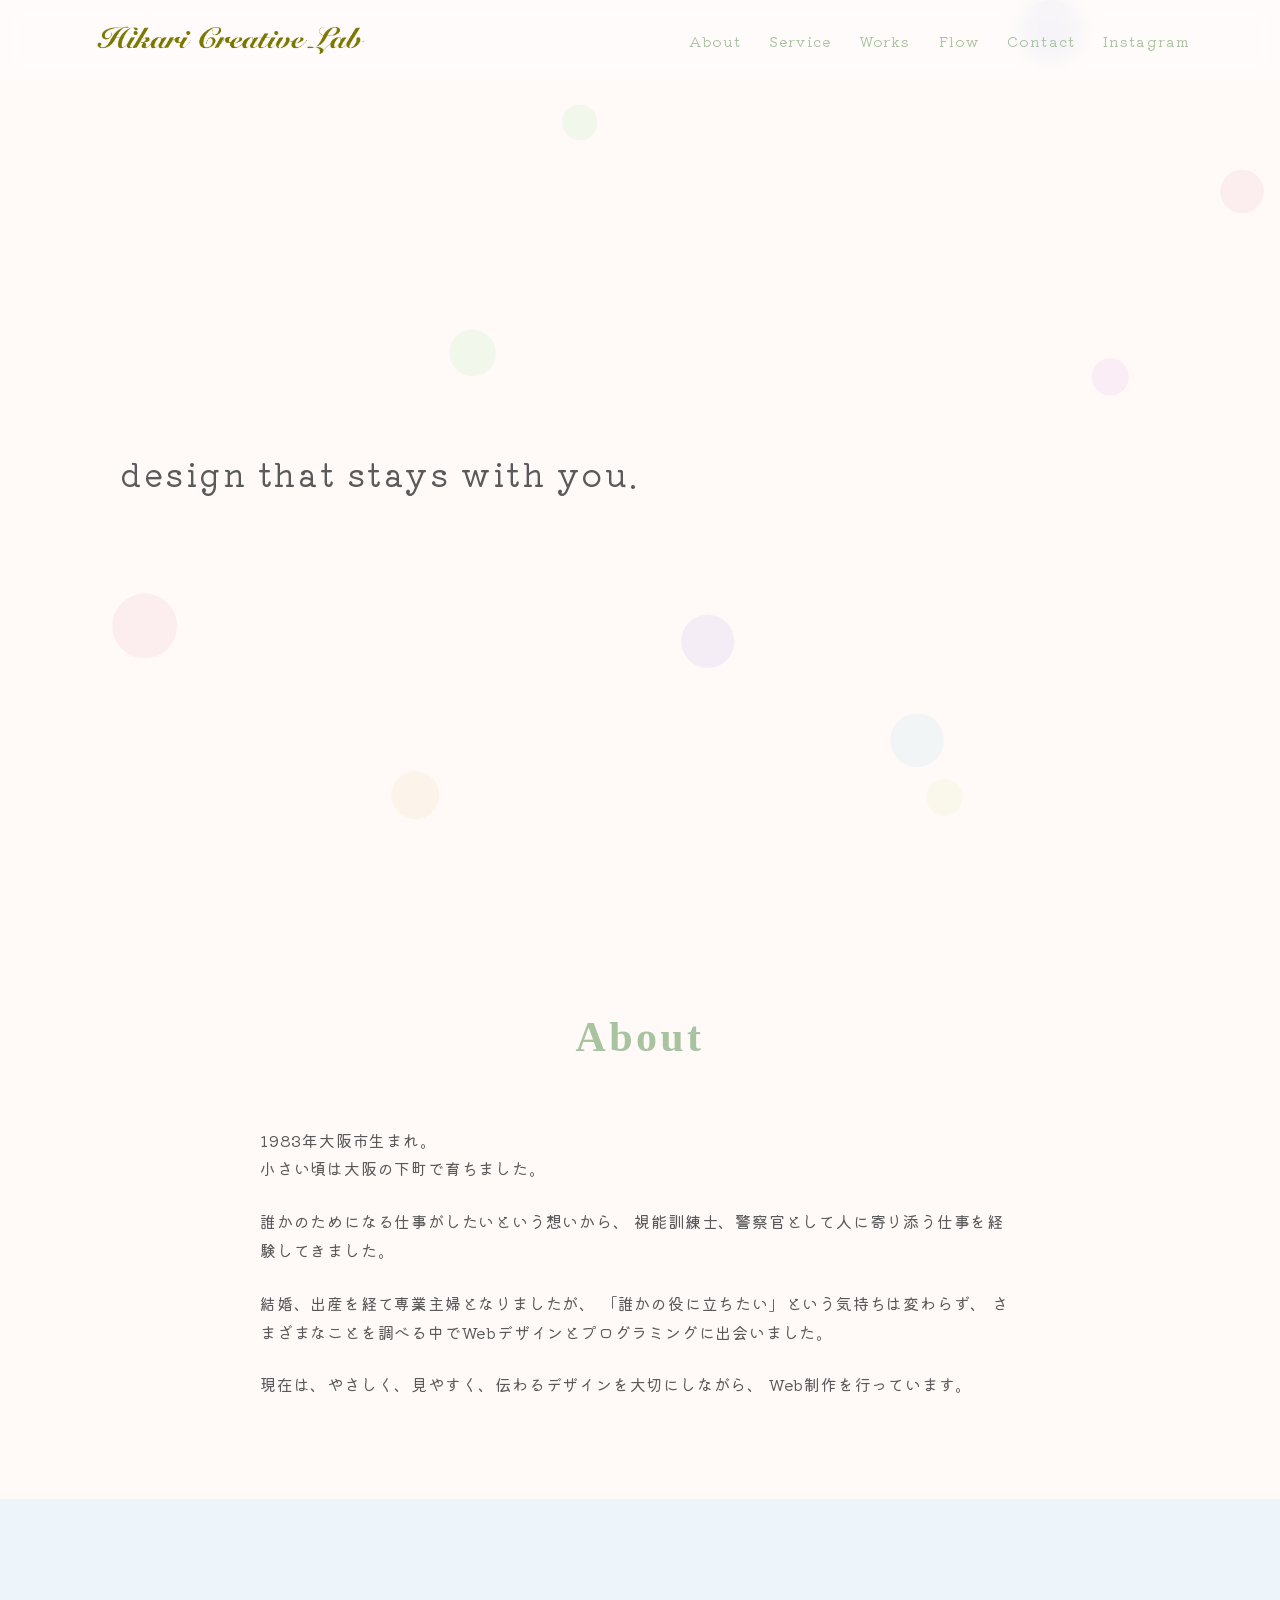
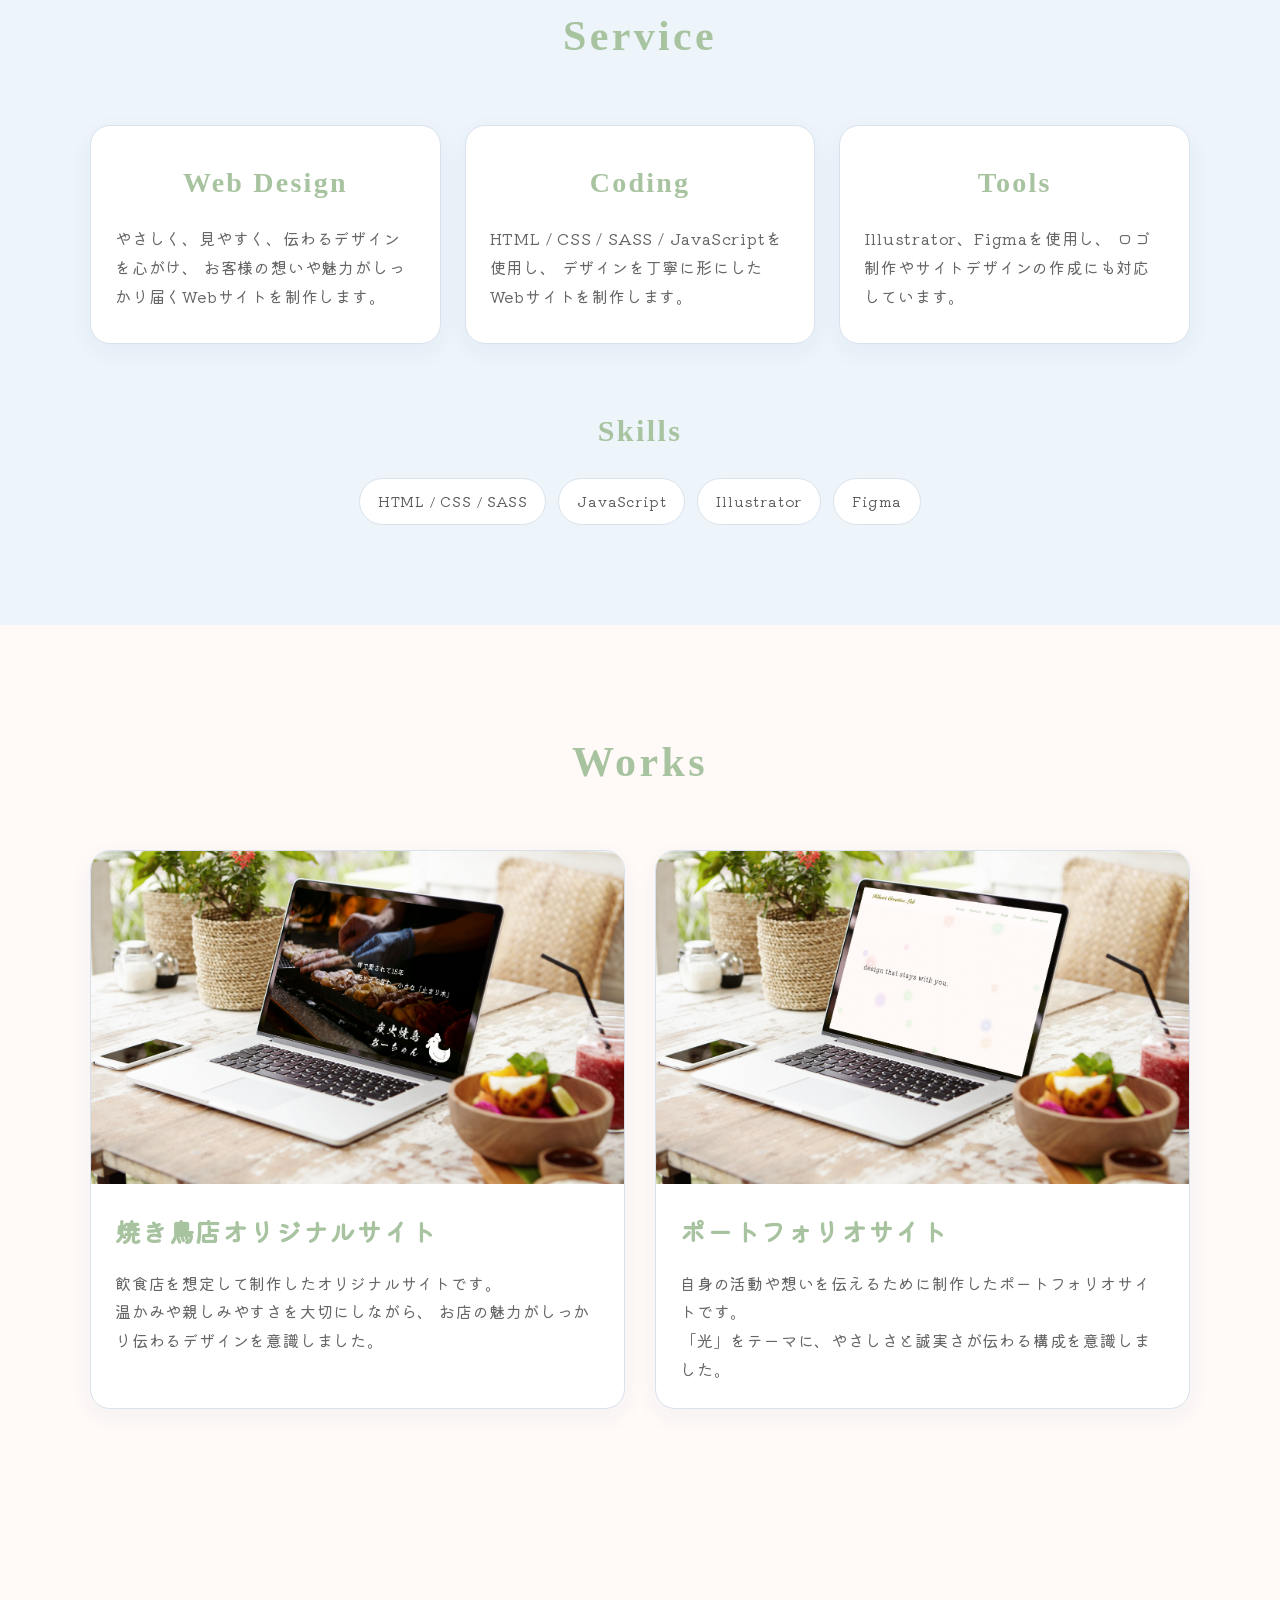
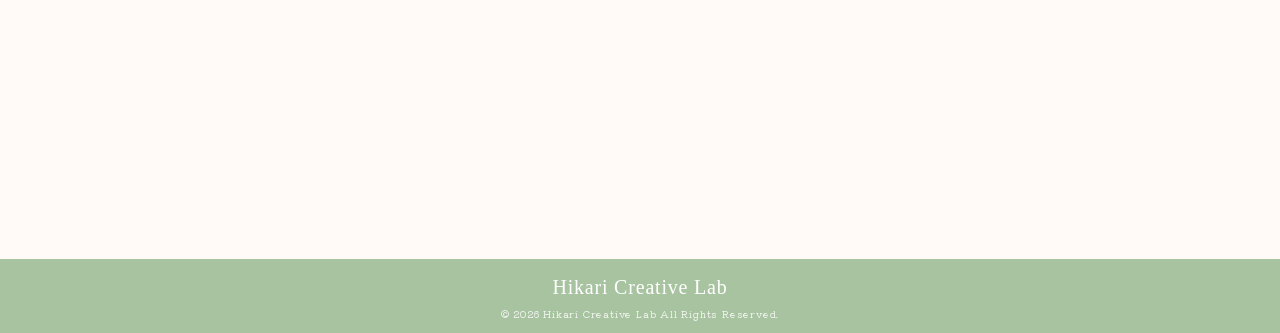
==== index.html @ 46af0d90 "Add files via upload" ====
<!DOCTYPE html>
<html lang="ja">
<head>
  <meta charset="UTF-8">
  <meta name="viewport" content="width=device-width, initial-scale=1.0">
  <title>Hikari Creative Lab | ポートフォリオ</title>
  <meta name="description" content="Hikari Creative Labのポートフォリオサイトです。見る人の心に光を灯すお手伝いをコンセプトに、やさしく見やすいWebデザインを制作しています。">
  <link href="https://fonts.googleapis.com/css2?family=Kiwi+Maru&display=swap" rel="stylesheet">
  <link rel="stylesheet" href="css/style.css">
</head>

<body>
    <!-- header -->
    <header class="header">
        <div class="header-inner">
            <h1 class="header-logo">
                <a href="#top">
                    <img src="img/logo.png" alt="hikari creative lab ロゴ">
                </a>
            </h1>

            <nav class="header-nav">
                <ul class="nav-list">
                <li><a href="#about">About</a></li>
                <li><a href="#service">Service</a></li>
                <li><a href="#works">Works</a></li>
                <li><a href="#flow">Flow</a></li>
                <li><a href="#contact">Contact</a></li>
                <li><a href="#instagram">Instagram</a></li>
                </ul>
            </nav>
            <button class="menu-btn" id="menubtn" aria-label="メニューを開く">
                <span></span>
                <span></span>
                <span></span>
            </button>
        </div>
    </header>

    <main>
        <!-- fv -->
        <section class="fv" id="top">
            <canvas id="orbCanvas"></canvas>
            <div class="fv-inner">
                <p class="fv-copy typing fade-up"></p>
            </div>
        </section>

        <!-- about -->
        <section class="about section fade-up" id="about">
            <div class="section-inner">
                <h2 class="section-title en">About</h2>

                <div class="about-content">
                    <div class="about-text">
                        <p>
                        1983年大阪市生まれ。<br>
                        小さい頃は大阪の下町で育ちました。
                        </p>

                        <p>
                        誰かのためになる仕事がしたいという想いから、
                        視能訓練士、警察官として人に寄り添う仕事を経験してきました。
                        </p>

                        <p>
                        結婚、出産を経て専業主婦となりましたが、
                        「誰かの役に立ちたい」という気持ちは変わらず、
                        さまざまなことを調べる中でWebデザインとプログラミングに出会いました。
                        </p>

                        <p>
                        現在は、やさしく、見やすく、伝わるデザインを大切にしながら、
                        Web制作を行っています。
                        </p>
                    </div>
                </div>
            </div>
        </section>

        <!-- service -->
        <section class="service section fade-up" id="service">
            <div class="section-inner">
                <h2 class="section-title en">Service</h2>

                <div class="service-list">
                    <article class="service-item">
                        <h3 class="service-title en">Web Design</h3>
                        <p class="service-text">
                        やさしく、見やすく、伝わるデザインを心がけ、
                        お客様の想いや魅力がしっかり届くWebサイトを制作します。
                        </p>
                    </article>

                    <article class="service-item">
                        <h3 class="service-title en">Coding</h3>
                        <p class="service-text">
                        HTML / CSS / SASS / JavaScriptを使用し、
                        デザインを丁寧に形にしたWebサイトを制作します。
                        </p>
                    </article>

                    <article class="service-item">
                        <h3 class="service-title en">Tools</h3>
                        <p class="service-text">
                        Illustrator、Figmaを使用し、
                        ロゴ制作やサイトデザインの作成にも対応しています。
                        </p>
                    </article>
                </div>

                <div class="skills">
                    <h3 class="skills-title en">Skills</h3>
                    <ul class="skills-list">
                        <li>HTML / CSS / SASS</li>
                        <li>JavaScript</li>
                        <li>Illustrator</li>
                        <li>Figma</li>
                    </ul>
                </div>
            </div>
        </section>

        <!-- works -->
        <section class="works section fade-up" id="works">
            <div class="section-inner">
                <h2 class="section-title en">Works</h2>

                <div class="works-list">

                    <article class="works-item">
                        <a href="https://yuzumama01050106.github.io/sumibiyakitori_achan/" class="works-link" target="_blank" rel="noopener noreferrer">
                        <div class="works-image">
                            <img src="img/yakitori_site_sample.jpg" alt="焼き鳥店サイトの制作実績">
                        </div>
                        <div class="works-body">
                            <h3 class="works-title">焼き鳥店オリジナルサイト</h3>
                            <p class="works-text">
                            飲食店を想定して制作したオリジナルサイトです。<br>
                            温かみや親しみやすさを大切にしながら、
                            お店の魅力がしっかり伝わるデザインを意識しました。
                            </p>
                        </div>
                        </a>
                    </article>

                    <article class="works-item">
                        <a href="#" class="works-link" target="_blank" rel="noopener noreferrer">
                        <div class="works-image">
                            <img src="img/portfolio_site_sample.jpg" alt="ポートフォリオサイトの制作実績">
                        </div>
                        <div class="works-body">
                            <h3 class="works-title">ポートフォリオサイト</h3>
                            <p class="works-text">
                            自身の活動や想いを伝えるために制作したポートフォリオサイトです。<br>
                            「光」をテーマに、やさしさと誠実さが伝わる構成を意識しました。
                            </p>
                        </div>
                        </a>
                    </article>

                </div>
            </div>
        </section>

        <!-- flow -->
        <section class="flow section fade-up" id="flow">
            <div class="section-inner">
                <h2 class="section-title en">Flow</h2>

                <ol class="flow-list">
                    <li class="flow-item">
                        <h3 class="flow-title">01. ヒアリング</h3>
                        <p class="flow-text">
                        ご希望やお悩み、ご依頼の目的を丁寧にお伺いします。
                        </p>
                    </li>

                    <li class="flow-item">
                        <h3 class="flow-title">02. ご提案</h3>
                        <p class="flow-text">
                        ヒアリング内容をもとに、サイト構成や方向性をご提案します。
                        </p>
                    </li>

                    <li class="flow-item">
                        <h3 class="flow-title">03. 制作</h3>
                        <p class="flow-text">
                        デザインからコーディングまで、一つひとつ丁寧に制作します。
                        </p>
                    </li>

                    <li class="flow-item">
                        <h3 class="flow-title">04. 修正</h3>
                        <p class="flow-text">
                        ご確認いただきながら、必要に応じて修正対応を行います。
                        </p>
                    </li>

                    <li class="flow-item">
                        <h3 class="flow-title">05. 納品</h3>
                        <p class="flow-text">
                        完成後、最終確認を経て納品いたします。
                        </p>
                    </li>
                </ol>
            </div>
        </section>

        <!-- contact -->
        <section class="contact section fade-up" id="contact">
            <div class="section-inner">
                <h2 class="section-title en">Contact</h2>

                <p class="contact-message">
                ご相談やご依頼など、お気軽にお問い合わせください。<br>
                小さなご相談からでも大歓迎です。
                </p>

                <div class="contact-links">
                    <a href="contact.html" class="contact-btn">お問い合わせフォーム</a>
                </div>
            </div>
        </section>

        <!-- instagram -->
        <section class="instagram section fade-up" id="instagram">
            <div class="section-inner">
                <h2 class="section-title en">Instagram</h2>

                <p class="instagram-text">
                制作のことや日々の活動について発信していきます。
                </p>

                <div class="instagram-link-wrap">
                    <a href="#">
                        準備中です
                    </a>
                    <!-- <a href="https://www.instagram.com/hikari_creative_lab?igsh=MTFkMWJhMWY3NGU0bA%3D%3D&utm_source=qr" target="_blank" rel="noopener noreferrer" class="instagram-link"> -->
                </div>
            </div>
        </section>
    </main>

  <!-- footer -->
  <footer class="footer">
    <div class="footer-inner">
      <p class="footer-logo">Hikari Creative Lab</p>
      <p class="footer-copy">&copy; 2026 Hikari Creative Lab All Rights Reserved.</p>
    </div>
  </footer>

    <script src="https://code.jquery.com/jquery-3.7.1.min.js"></script>
    <script src="js/main.js"></script>

</body>
</html>
---- css/style.css ----
html {
  font-size: 100%;
  scroll-behavior: smooth;
}

body {
  margin: 0;
  font-family: "Kiwi Maru", serif;
  letter-spacing: 0.05em;
  color: #5A5A5A;
  background-color: #FFF9F7;
  line-height: 1.8;
}

img {
  width: 100%;
  display: block;
}

a {
  color: inherit;
  text-decoration: none;
  transition: opacity 0.3s ease;
}
a:hover {
  opacity: 0.75;
}

ul,
ol {
  list-style: none;
  padding: 0;
  margin: 0;
}

p,
h1,
h2,
h3,
h4,
li {
  margin: 0;
}

.section {
  padding: 100px 0;
}
@media screen and (max-width: 768px) {
  .section {
    padding: 70px 0;
  }
}

.section-inner {
  width: min(90%, 1100px);
  margin: 0 auto;
}

.section-title {
  margin-bottom: 50px;
  font-size: clamp(28px, 4vw, 42px);
  font-family: "Georgia", "Times New Roman", serif;
  color: #A8C3A0;
  text-align: center;
  letter-spacing: 0.08em;
}
@media screen and (max-width: 768px) {
  .section-title {
    margin-bottom: 35px;
  }
}

.fade-up {
  opacity: 0;
  transform: translateY(40px);
  transition: opacity 2s ease, transform 2s ease;
}
.fade-up.show {
  opacity: 1;
  transform: translateY(0);
}

.en {
  font-family: "Sacramento", cursive;
  letter-spacing: 0.08em;
}

.header {
  position: fixed;
  top: 0;
  left: 0;
  width: 100%;
  background: rgba(255, 255, 255, 0.4);
  backdrop-filter: blur(10px);
  z-index: 100;
}
.header .header-inner {
  width: min(90%, 1100px);
  margin: 0 auto;
  height: 80px;
  display: flex;
  justify-content: space-between;
  align-items: center;
  position: relative;
}
@media screen and (max-width: 768px) {
  .header .header-inner {
    height: 70px;
  }
}
.header .header-logo a {
  display: block;
}
.header .header-logo img {
  height: 40px;
  width: auto;
  display: block;
  margin-top: 6px;
}
@media screen and (max-width: 768px) {
  .header .header-logo img {
    height: 42px;
  }
}
@media screen and (max-width: 768px) {
  .header .header-nav {
    position: fixed;
    inset: 0;
    background: rgba(247, 250, 252, 0.95);
    backdrop-filter: blur(10px);
    display: flex;
    justify-content: center;
    align-items: flex-start;
    padding-top: 120px;
    opacity: 0;
    visibility: hidden;
    transition: opacity 0.35s ease, visibility 0.35s ease;
    z-index: 110;
  }
}
.header .header-nav .nav-list {
  display: flex;
  gap: 28px;
}
@media screen and (max-width: 768px) {
  .header .header-nav .nav-list {
    flex-direction: column;
    align-items: center;
    gap: 28px;
    transform: translateY(10px);
    transition: transform 0.35s ease;
  }
}
.header .header-nav .nav-list li a {
  font-size: 14px;
  color: #A8C3A0;
  letter-spacing: 0.08em;
  line-height: 1.2;
}
@media screen and (max-width: 768px) {
  .header .header-nav .nav-list li a {
    font-size: 24px;
  }
}
.header .menu-btn {
  display: none;
  width: 42px;
  height: 42px;
  background: transparent;
  border: none;
  cursor: pointer;
  position: relative;
  z-index: 120;
}
@media screen and (max-width: 768px) {
  .header .menu-btn {
    display: block;
  }
}
.header .menu-btn span {
  position: absolute;
  left: 8px;
  width: 26px;
  height: 1.5px;
  background-color: #A8C3A0;
  border-radius: 999px;
  transition: 0.3s ease;
}
.header .menu-btn span:nth-child(1) {
  top: 12px;
}
.header .menu-btn span:nth-child(2) {
  top: 20px;
}
.header .menu-btn span:nth-child(3) {
  top: 28px;
}
@media screen and (max-width: 768px) {
  .header.open .header-nav {
    opacity: 1;
    visibility: visible;
    height: 100vh;
  }
  .header.open .nav-list {
    transform: translateY(0);
  }
  .header.open .menu-btn span:nth-child(1) {
    top: 20px;
    transform: rotate(45deg);
  }
  .header.open .menu-btn span:nth-child(2) {
    opacity: 0;
  }
  .header.open .menu-btn span:nth-child(3) {
    top: 20px;
    transform: rotate(-45deg);
  }
}

.fv {
  height: calc(100vh - 80px);
  padding-top: 80px;
  position: relative;
  overflow: hidden;
}
.fv canvas {
  position: absolute;
  top: 0;
  left: 0;
  width: 100%;
  height: 100%;
}
.fv .fv-inner {
  display: flex;
  align-items: center;
  justify-content: flex-start;
  padding-left: 120px;
  height: 100%;
}
@media screen and (max-width: 768px) {
  .fv .fv-inner {
    padding-left: 20px;
    padding-right: 20px;
  }
}
.fv .fv-copy {
  max-width: 520px;
  margin-bottom: 32px;
  font-size: clamp(22px, 3vw, 32px);
  line-height: 1.8;
  letter-spacing: 0.08em;
  font-family: "Kiwi Maru", serif;
  color: #5A5A5A;
}
.fv .delay {
  transition-delay: 0.4s;
}

.about .about-content {
  max-width: 760px;
  margin: 0 auto;
}
.about .about-text p {
  font-size: clamp(15px, 1.6vw, 16px);
  margin-bottom: 24px;
  color: #5A5A5A;
}
.about .about-text p:last-child {
  margin-bottom: 0;
}

.service {
  background-color: #EDF4FA;
}
.service .service-list {
  display: grid;
  grid-template-columns: repeat(3, 1fr);
  gap: 24px;
  margin-bottom: 60px;
}
@media screen and (max-width: 768px) {
  .service .service-list {
    grid-template-columns: 1fr;
    margin-bottom: 40px;
  }
}
.service .service-item {
  background-color: #FFFFFF;
  border: 1px solid #D9E2EC;
  border-radius: 20px;
  padding: 32px 24px;
  box-shadow: 0 8px 24px rgba(44, 95, 158, 0.05);
}
.service .service-title {
  margin-bottom: 16px;
  font-size: clamp(20px, 2.5vw, 28px);
  color: #A8C3A0;
  text-align: center;
}
.service .service-text {
  font-size: clamp(15px, 1.6vw, 16px);
  color: #666666;
}
.service .skills {
  max-width: 700px;
  margin: 0 auto;
  text-align: center;
}
.service .skills-title {
  margin-bottom: 20px;
  font-size: clamp(22px, 2.5vw, 30px);
  color: #A8C3A0;
}
.service .skills-list {
  display: flex;
  flex-wrap: wrap;
  justify-content: center;
  gap: 12px;
}
.service .skills-list li {
  padding: 10px 18px;
  background-color: #FFFFFF;
  border: 1px solid #D9E2EC;
  border-radius: 999px;
  font-size: 14px;
  color: #5A5A5A;
}

.works .works-list {
  display: grid;
  grid-template-columns: repeat(2, 1fr);
  gap: 30px;
}
@media screen and (max-width: 768px) {
  .works .works-list {
    grid-template-columns: 1fr;
  }
}
.works .works-item {
  background-color: #FFFFFF;
  border-radius: 20px;
  overflow: hidden;
  border: 1px solid #D9E2EC;
  box-shadow: 0 8px 24px rgba(44, 95, 158, 0.05);
}
.works .works-link {
  display: block;
  height: 100%;
}
.works .works-image img {
  aspect-ratio: 16/10;
  object-fit: cover;
}
.works .works-body {
  padding: 24px;
}
.works .works-title {
  margin-bottom: 14px;
  font-size: clamp(20px, 2vw, 26px);
  color: #A8C3A0;
}
.works .works-text {
  font-size: clamp(15px, 1.6vw, 16px);
  color: #666666;
}

.flow {
  background-color: #EDF4FA;
}
.flow .flow-list {
  max-width: 760px;
  margin: 0 auto;
  display: grid;
  gap: 20px;
}
.flow .flow-item {
  background-color: #FFFFFF;
  border-radius: 18px;
  padding: 24px;
  border: 1px solid #D9E2EC;
  box-shadow: 0 8px 20px rgba(44, 95, 158, 0.04);
}
.flow .flow-title {
  margin-bottom: 10px;
  font-size: clamp(18px, 2vw, 24px);
  color: #A8C3A0;
}
.flow .flow-text {
  font-size: clamp(15px, 1.6vw, 16px);
  color: #666666;
}

.contact .contact-message {
  margin-bottom: 30px;
  text-align: center;
  font-size: clamp(15px, 1.6vw, 16px);
  color: #666666;
}
.contact .contact-links {
  text-align: center;
}
.contact .contact-btn {
  display: inline-block;
  min-width: 260px;
  padding: 16px 24px;
  background-color: #E9AFA3;
  color: #FFFFFF;
  font-size: 16px;
  font-weight: bold;
  box-shadow: 0 10px 20px rgba(255, 127, 80, 0.22);
  transition: transform 0.3s ease, opacity 0.3s ease;
}
.contact .contact-btn:hover {
  opacity: 1;
  transform: translateY(-3px);
}

.contact-page {
  padding-top: 80px;
}

.contact-fv {
  padding: 100px 0 60px;
  background: linear-gradient(180deg, #f8fbff 0%, #eef5fb 100%);
}
.contact-fv .contact-fv-inner {
  width: min(90%, 900px);
  margin: 0 auto;
  text-align: center;
}
.contact-fv .contact-fv-sub {
  margin-bottom: 0px;
  font-size: clamp(28px, 4vw, 42px);
  font-family: "Georgia", "Times New Roman", serif;
  color: #A8C3A0;
  text-align: center;
  letter-spacing: 0.08em;
}
@media screen and (max-width: 768px) {
  .contact-fv .contact-fv-sub {
    margin-bottom: 35px;
  }
}
.contact-fv .contact-fv-text {
  font-size: 16px;
  line-height: 1.9;
  color: #555;
}

.contact-form-section {
  padding: 80px 0 100px;
}

.contact-form-inner {
  width: min(90%, 760px);
  margin: 0 auto;
}

.contact-form {
  padding: 40px;
  background-color: rgba(255, 255, 255, 0.88);
  border: 1px solid rgba(44, 95, 158, 0.12);
  border-radius: 24px;
  box-shadow: 0 10px 30px rgba(44, 95, 158, 0.08);
}
@media screen and (max-width: 768px) {
  .contact-form {
    padding: 24px 18px;
  }
}

.form-item {
  margin-bottom: 28px;
}
.form-item label {
  display: block;
  margin-bottom: 10px;
  font-size: 16px;
  color: #A8C3A0;
}
.form-item input,
.form-item select,
.form-item textarea {
  width: 100%;
  padding: 14px 16px;
  font-size: 16px;
  font-family: "Kiwi Maru", serif;
  color: #333;
  background-color: #fff;
  border: 1px solid #d7e2ee;
  border-radius: 12px;
  box-sizing: border-box;
  appearance: none;
  transition: all 0.25s ease;
}
.form-item input:focus,
.form-item select:focus,
.form-item textarea:focus {
  outline: none;
  border-color: #FF7F50;
  box-shadow: 0 0 0 3px rgba(255, 127, 80, 0.15);
  background-color: #fff;
}
.form-item input::placeholder,
.form-item select::placeholder,
.form-item textarea::placeholder {
  color: #aaa;
  font-size: 14px;
}
.form-item textarea {
  resize: vertical;
}

.required {
  display: inline-block;
  margin-left: 10px;
  padding: 2px 8px;
  font-size: 12px;
  color: #fff;
  background-color: #E9AFA3;
  border-radius: 999px;
  vertical-align: middle;
}

.form-submit {
  text-align: center;
}
.form-submit button {
  min-width: 220px;
  padding: 16px 24px;
  font-size: 16px;
  font-family: "Kiwi Maru", serif;
  color: #fff;
  background-color: #A8C3A0;
  border: none;
  border-radius: 999px;
  cursor: pointer;
  transition: 0.3s ease;
}
.form-submit button:hover {
  opacity: 0.9;
  transform: translateY(-2px);
}

.instagram {
  background: linear-gradient(180deg, #ffffff 0%, #edf4fa 100%);
}
.instagram .instagram-text {
  margin-bottom: 28px;
  text-align: center;
  font-size: clamp(15px, 1.6vw, 16px);
  color: #666666;
}
.instagram .instagram-link-wrap {
  text-align: center;
}
.instagram .instagram-link {
  display: inline-block;
  padding: 14px 24px;
  border: 1px solid #A8C3A0;
  color: #A8C3A0;
  background-color: transparent;
  transition: all 0.3s ease;
}
.instagram .instagram-link:hover {
  background-color: #A8C3A0;
  color: #FFFFFF;
  opacity: 1;
}

.footer {
  padding: 10px 0;
  background-color: #A8C3A0;
  color: #FFFFFF;
}
.footer .footer-inner {
  width: min(90%, 1100px);
  margin: 0 auto;
  text-align: center;
}
.footer .footer-logo {
  font-size: clamp(15px, 2vw, 20px);
  font-family: "Georgia", "Times New Roman", serif;
}
.footer .footer-copy {
  font-size: 10px;
  opacity: 0.9;
}/*# sourceMappingURL=style.css.map */
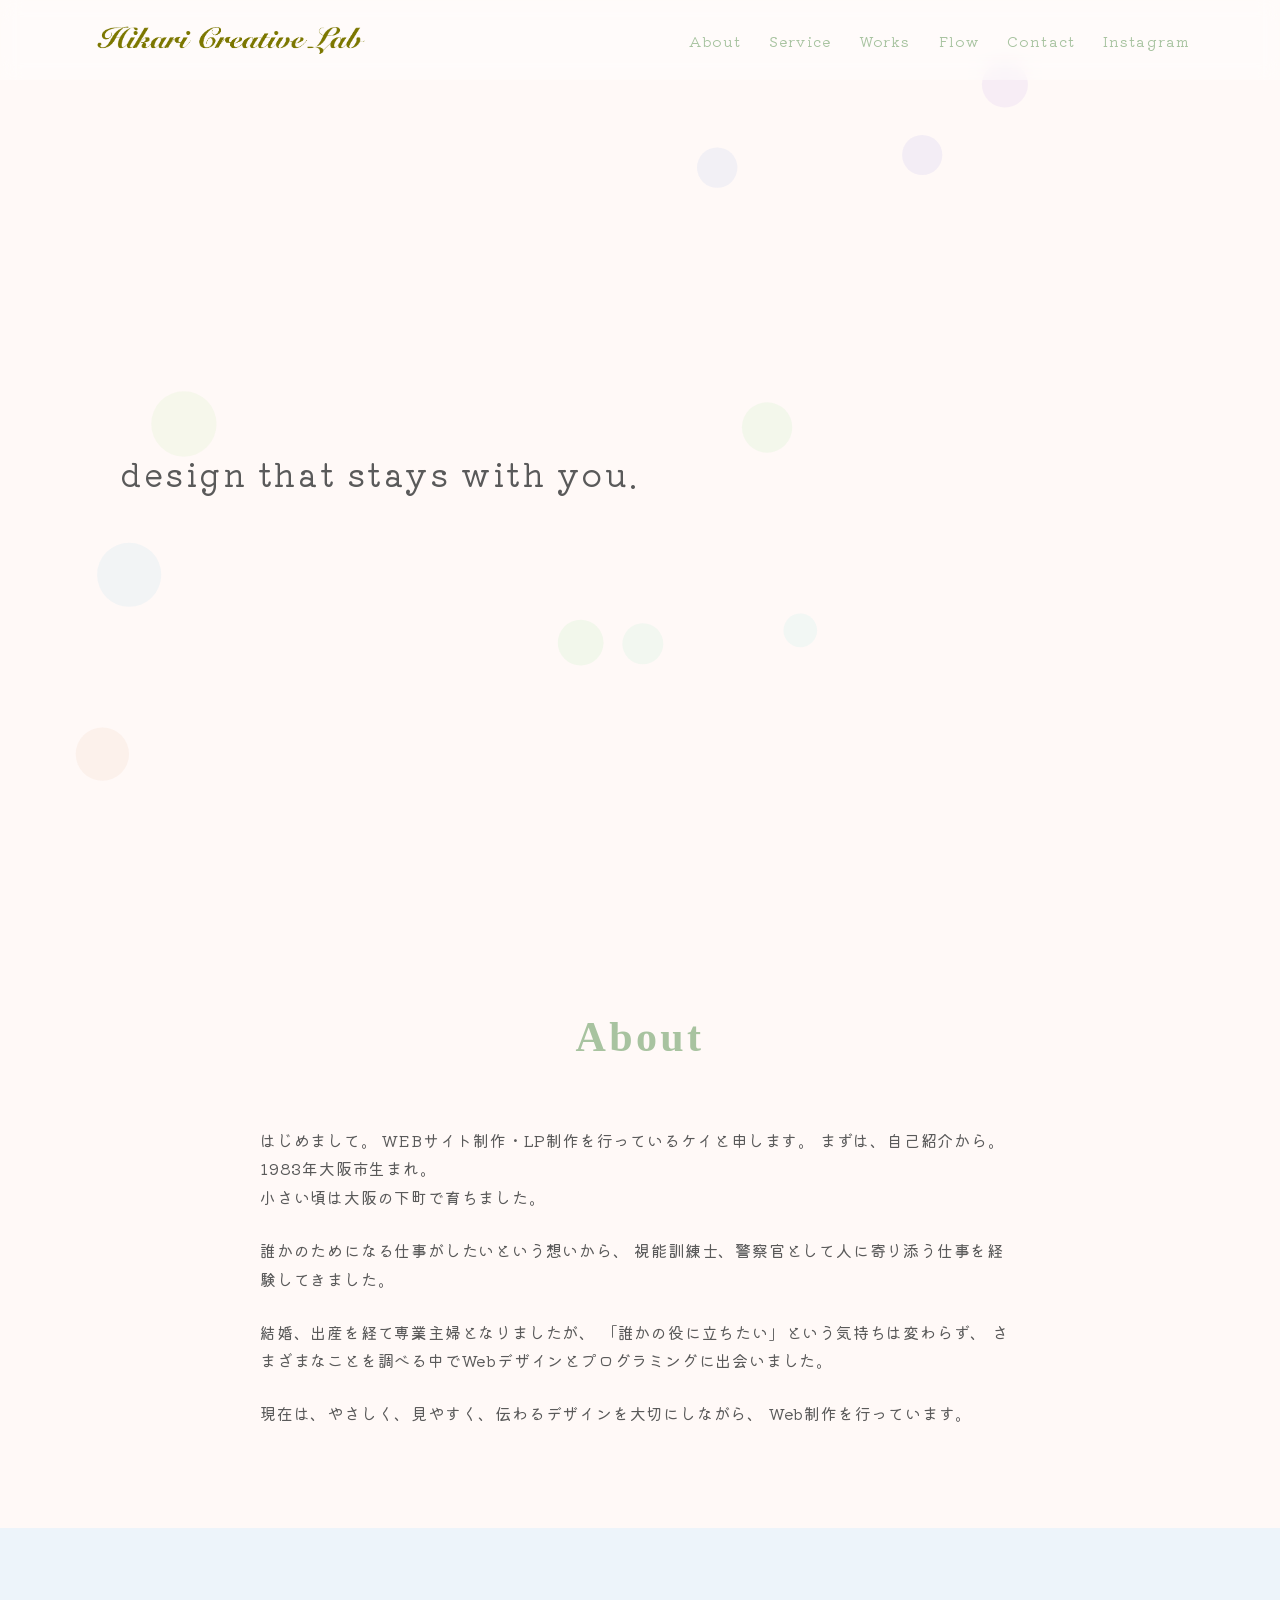
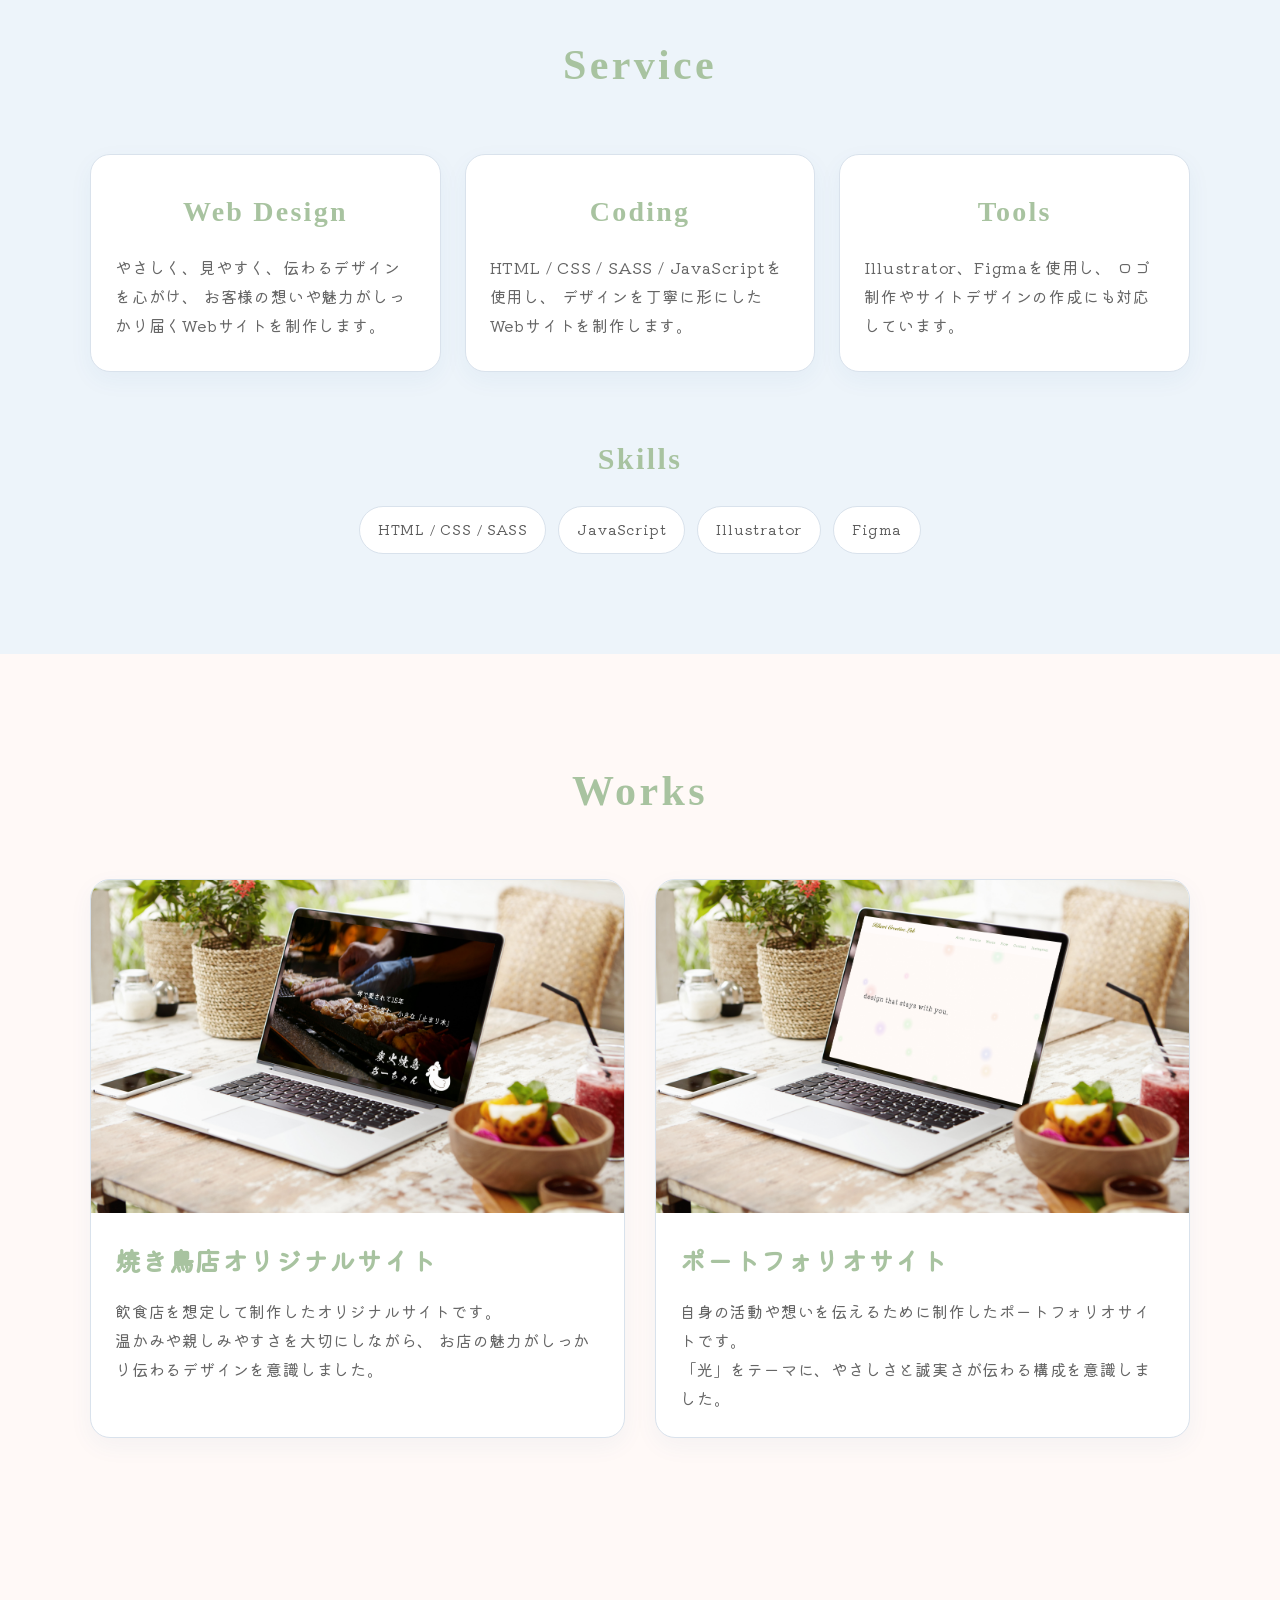
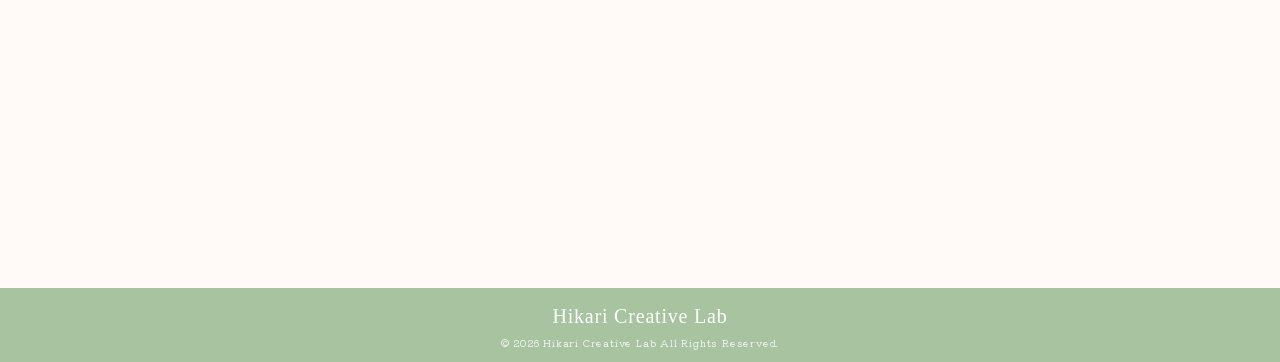
==== commit aa9e2851: "Update index.html" ====
--- a/index.html
+++ b/index.html
@@ -54,6 +54,9 @@
                 <div class="about-content">
                     <div class="about-text">
                         <p>
+                        はじめまして。
+                        WEBサイト制作・LP制作を行っているケイと申します。
+                        まずは、自己紹介から。
                         1983年大阪市生まれ。<br>
                         小さい頃は大阪の下町で育ちました。
                         </p>
@@ -254,4 +257,4 @@
     <script src="js/main.js"></script>
 
 </body>
-</html>+</html>
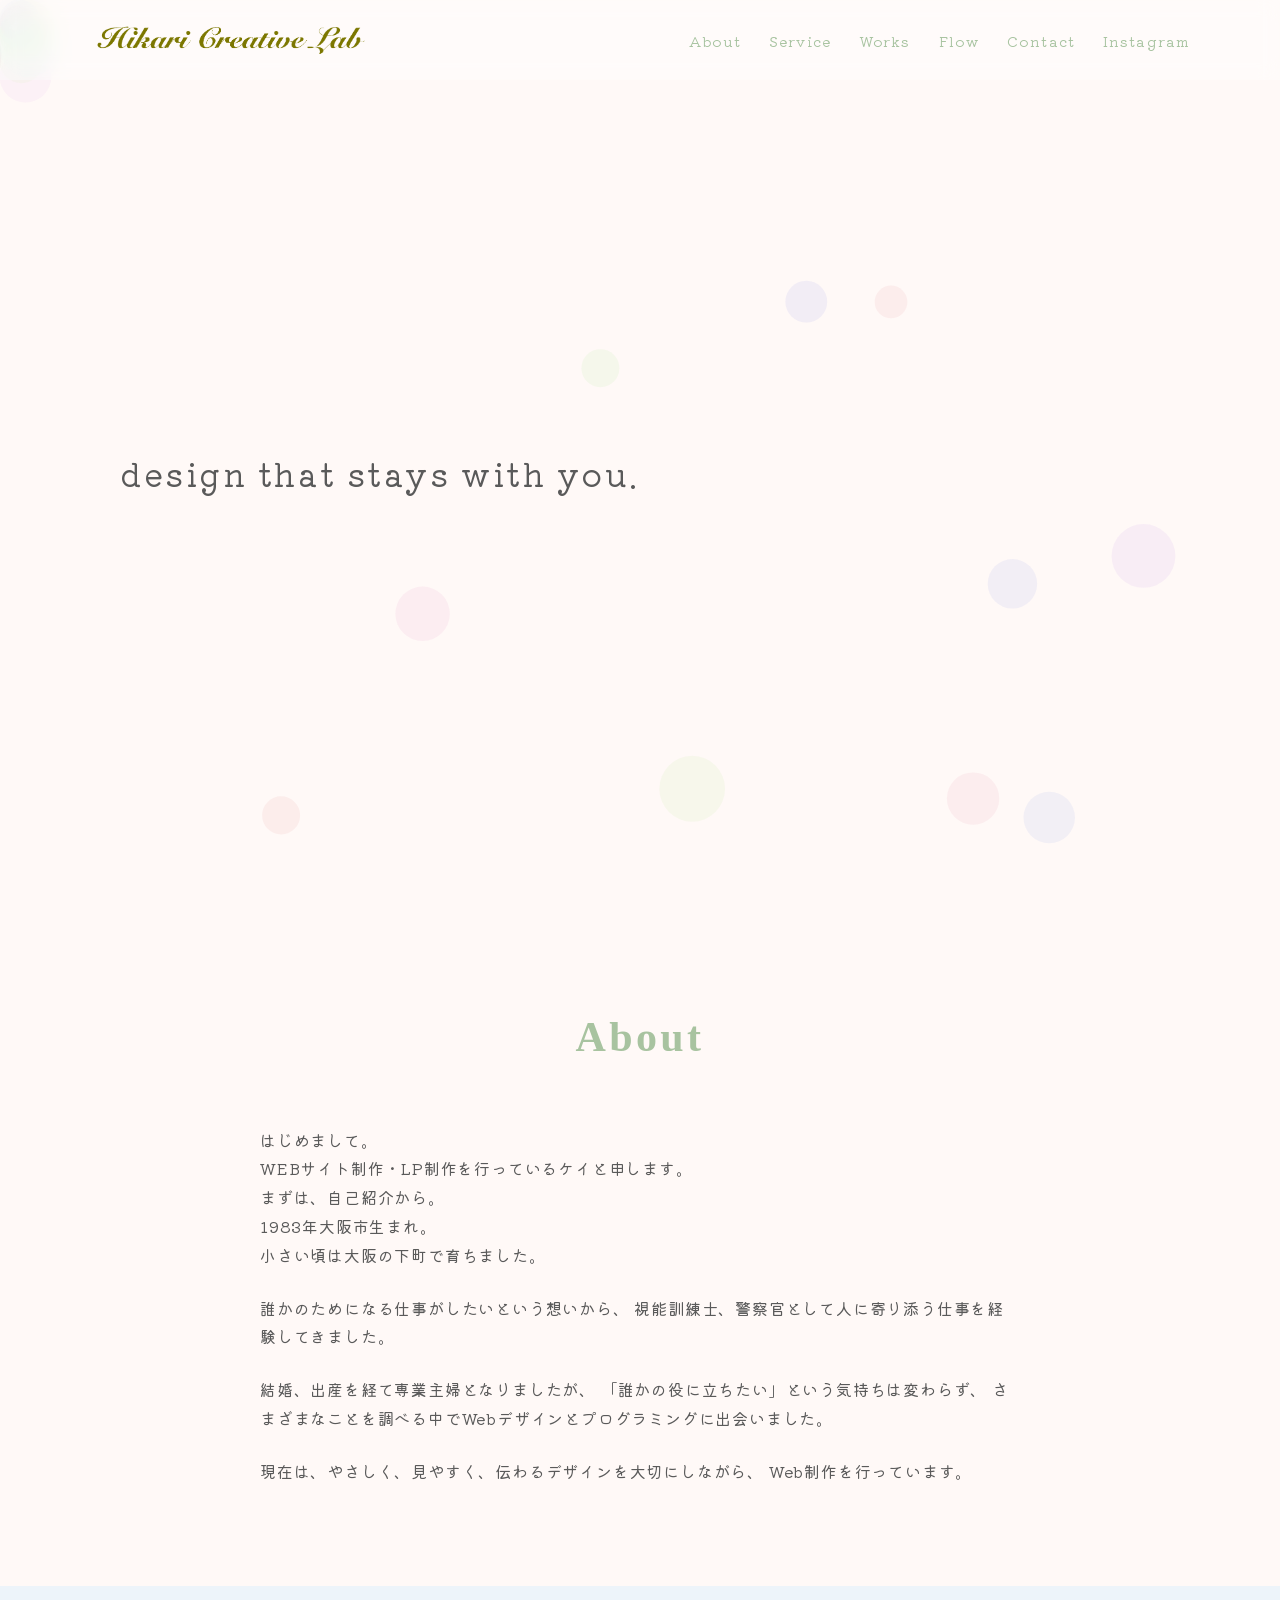
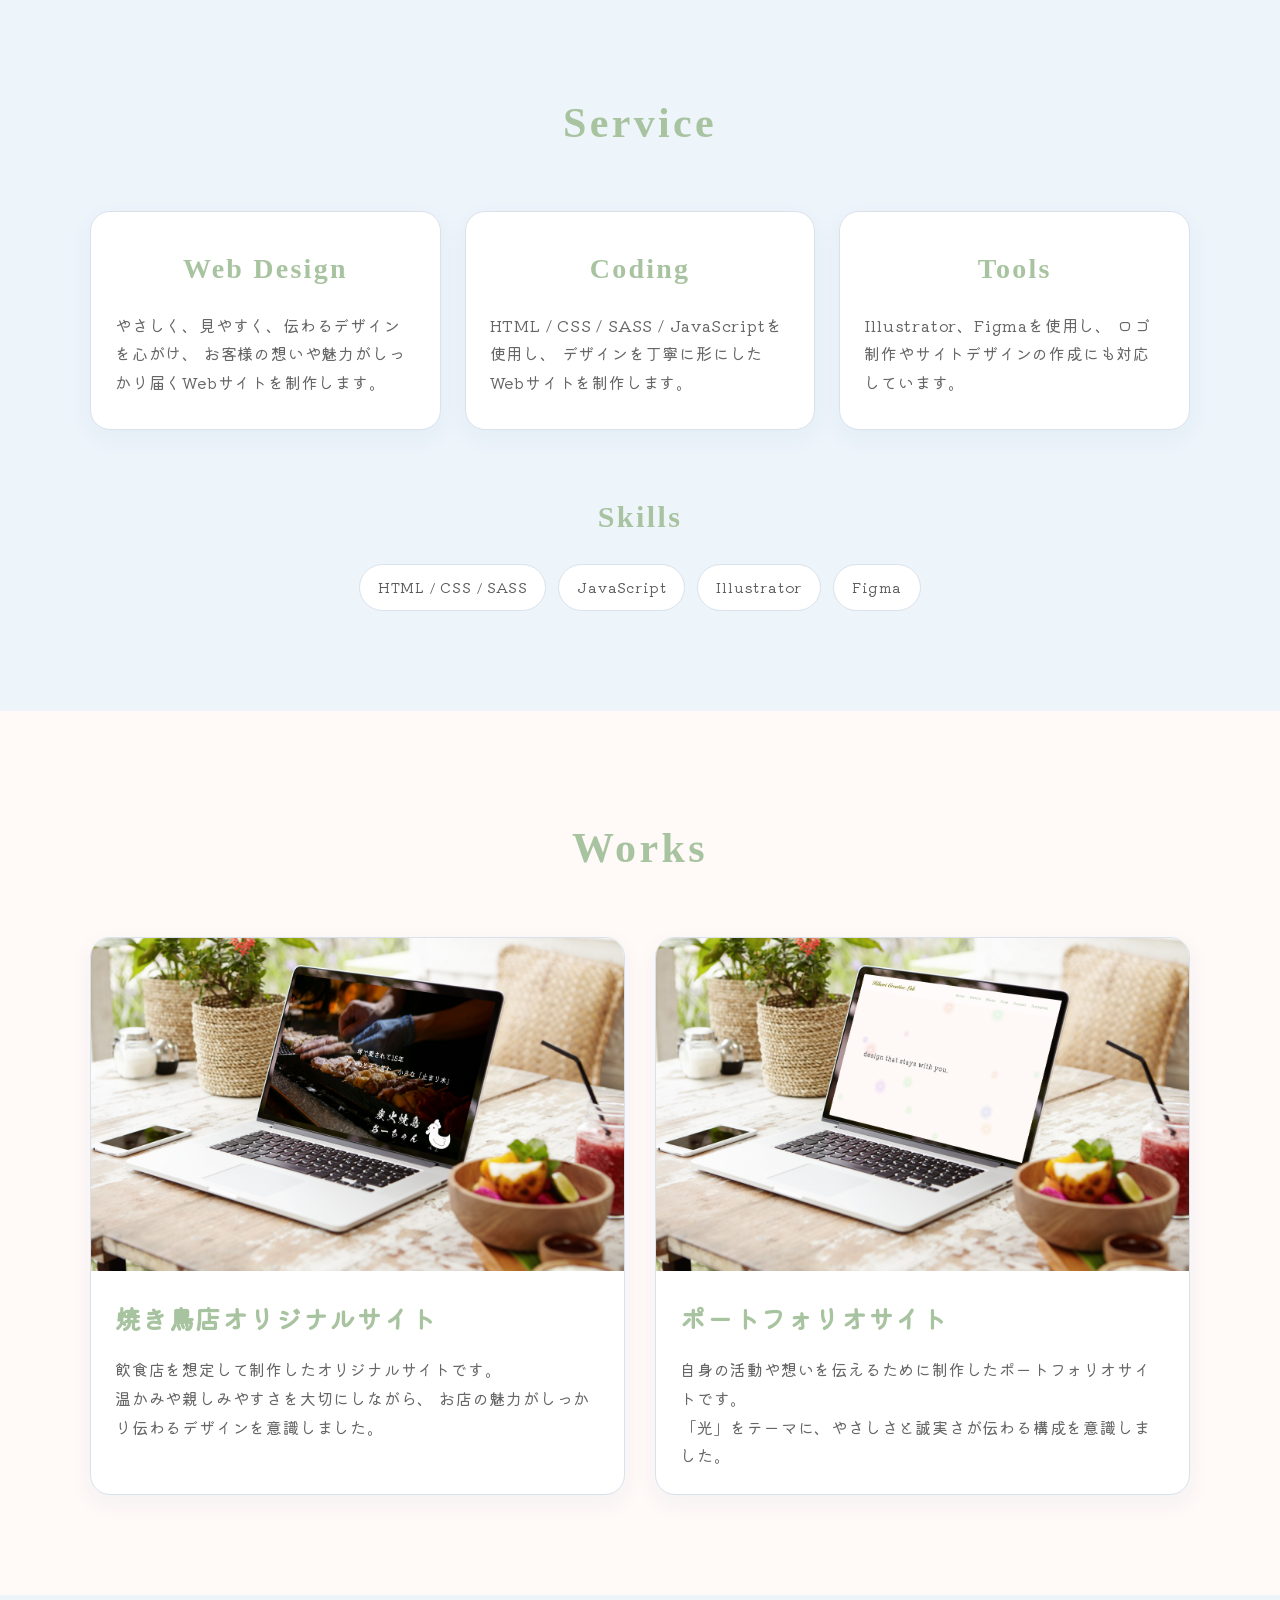
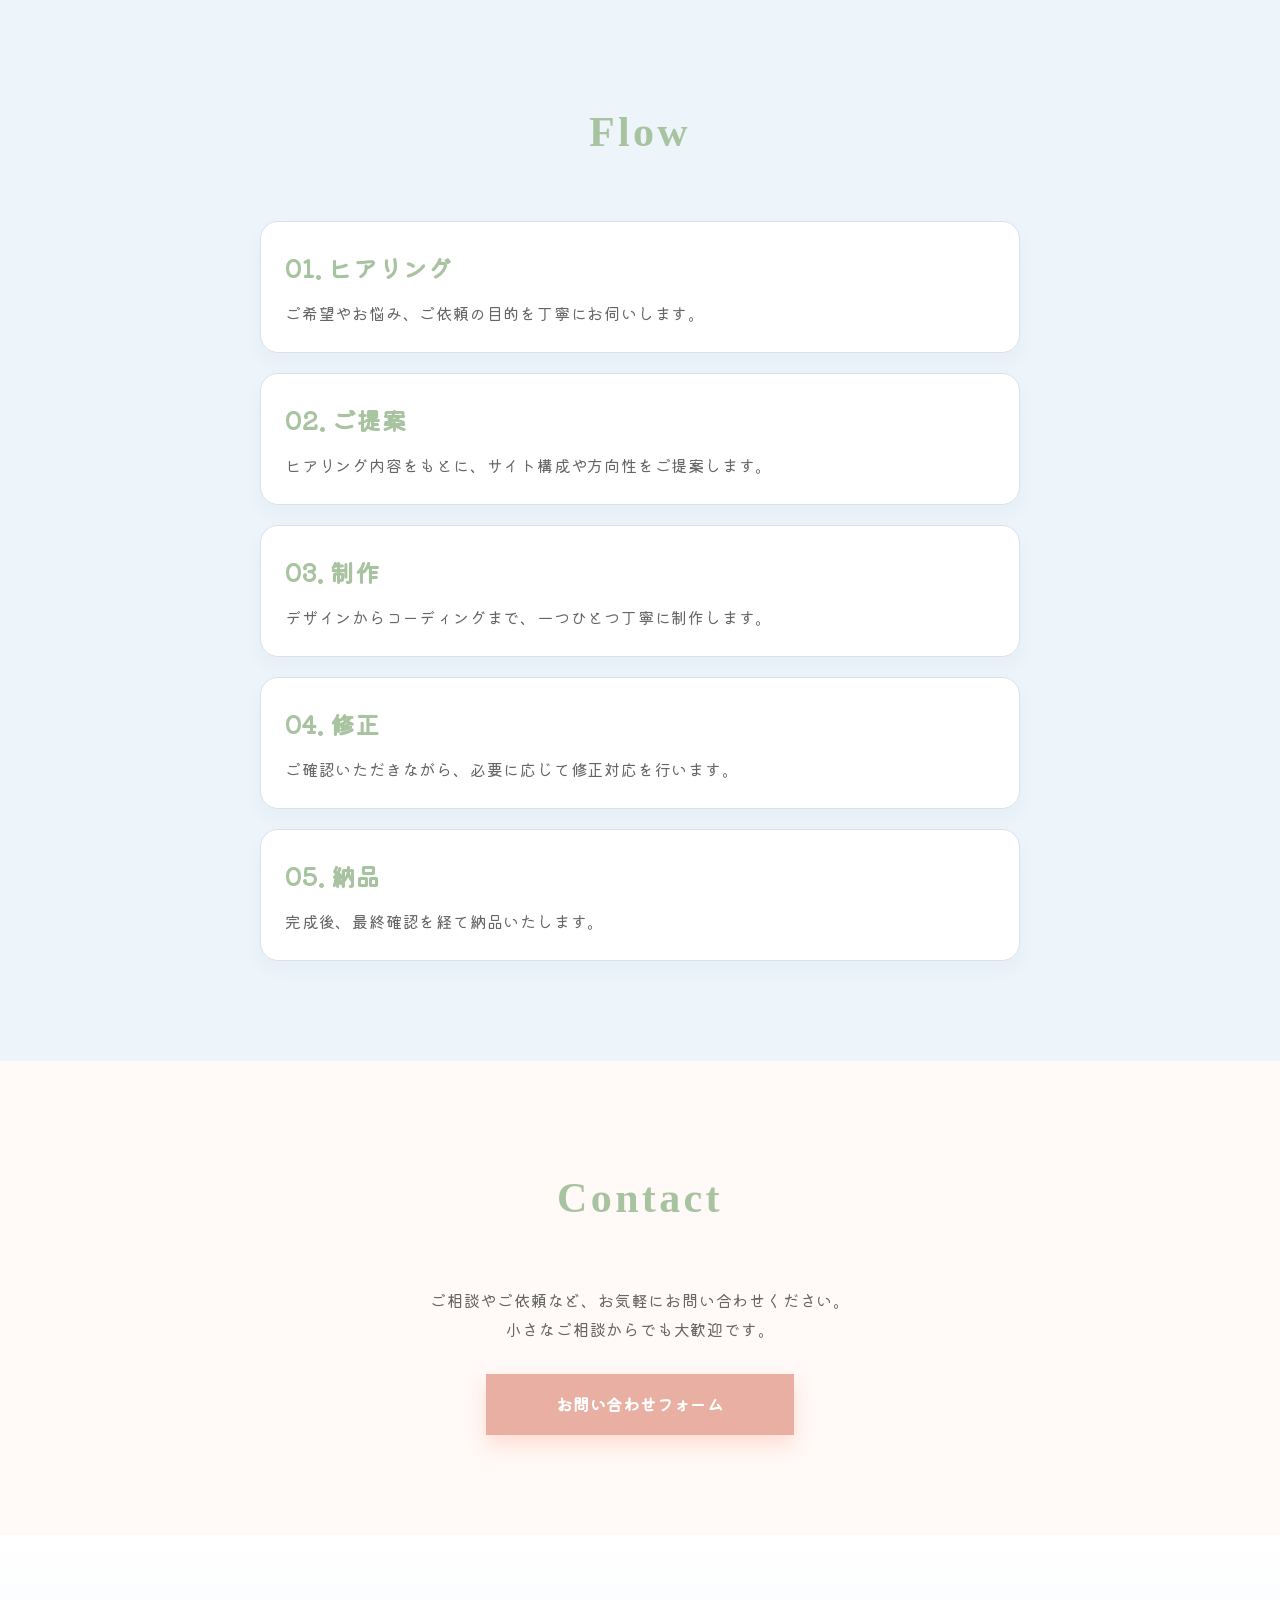
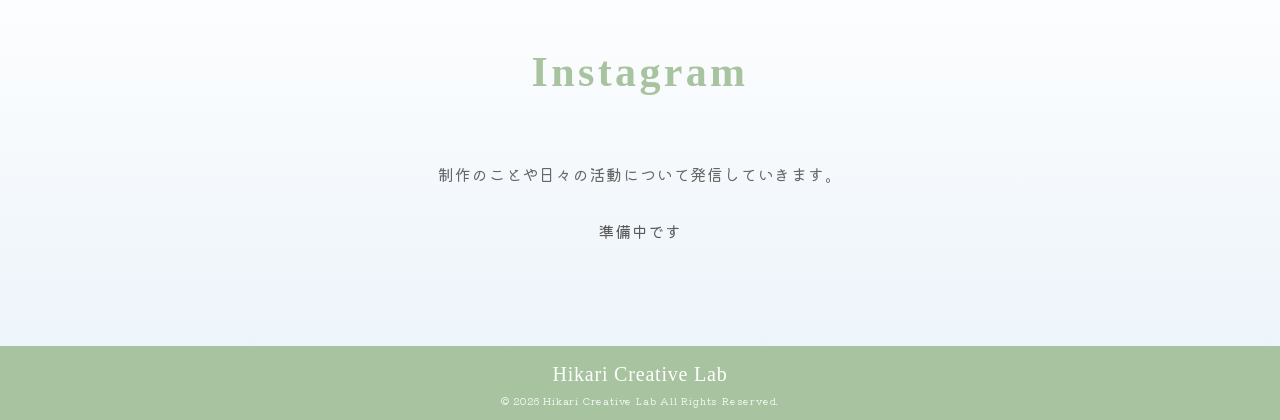
==== commit d52503a8: "Update index.html" ====
--- a/index.html
+++ b/index.html
@@ -54,9 +54,9 @@
                 <div class="about-content">
                     <div class="about-text">
                         <p>
-                        はじめまして。
-                        WEBサイト制作・LP制作を行っているケイと申します。
-                        まずは、自己紹介から。
+                        はじめまして。<br>
+                        WEBサイト制作・LP制作を行っているケイと申します。<br>
+                        まずは、自己紹介から。<br>
                         1983年大阪市生まれ。<br>
                         小さい頃は大阪の下町で育ちました。
                         </p>
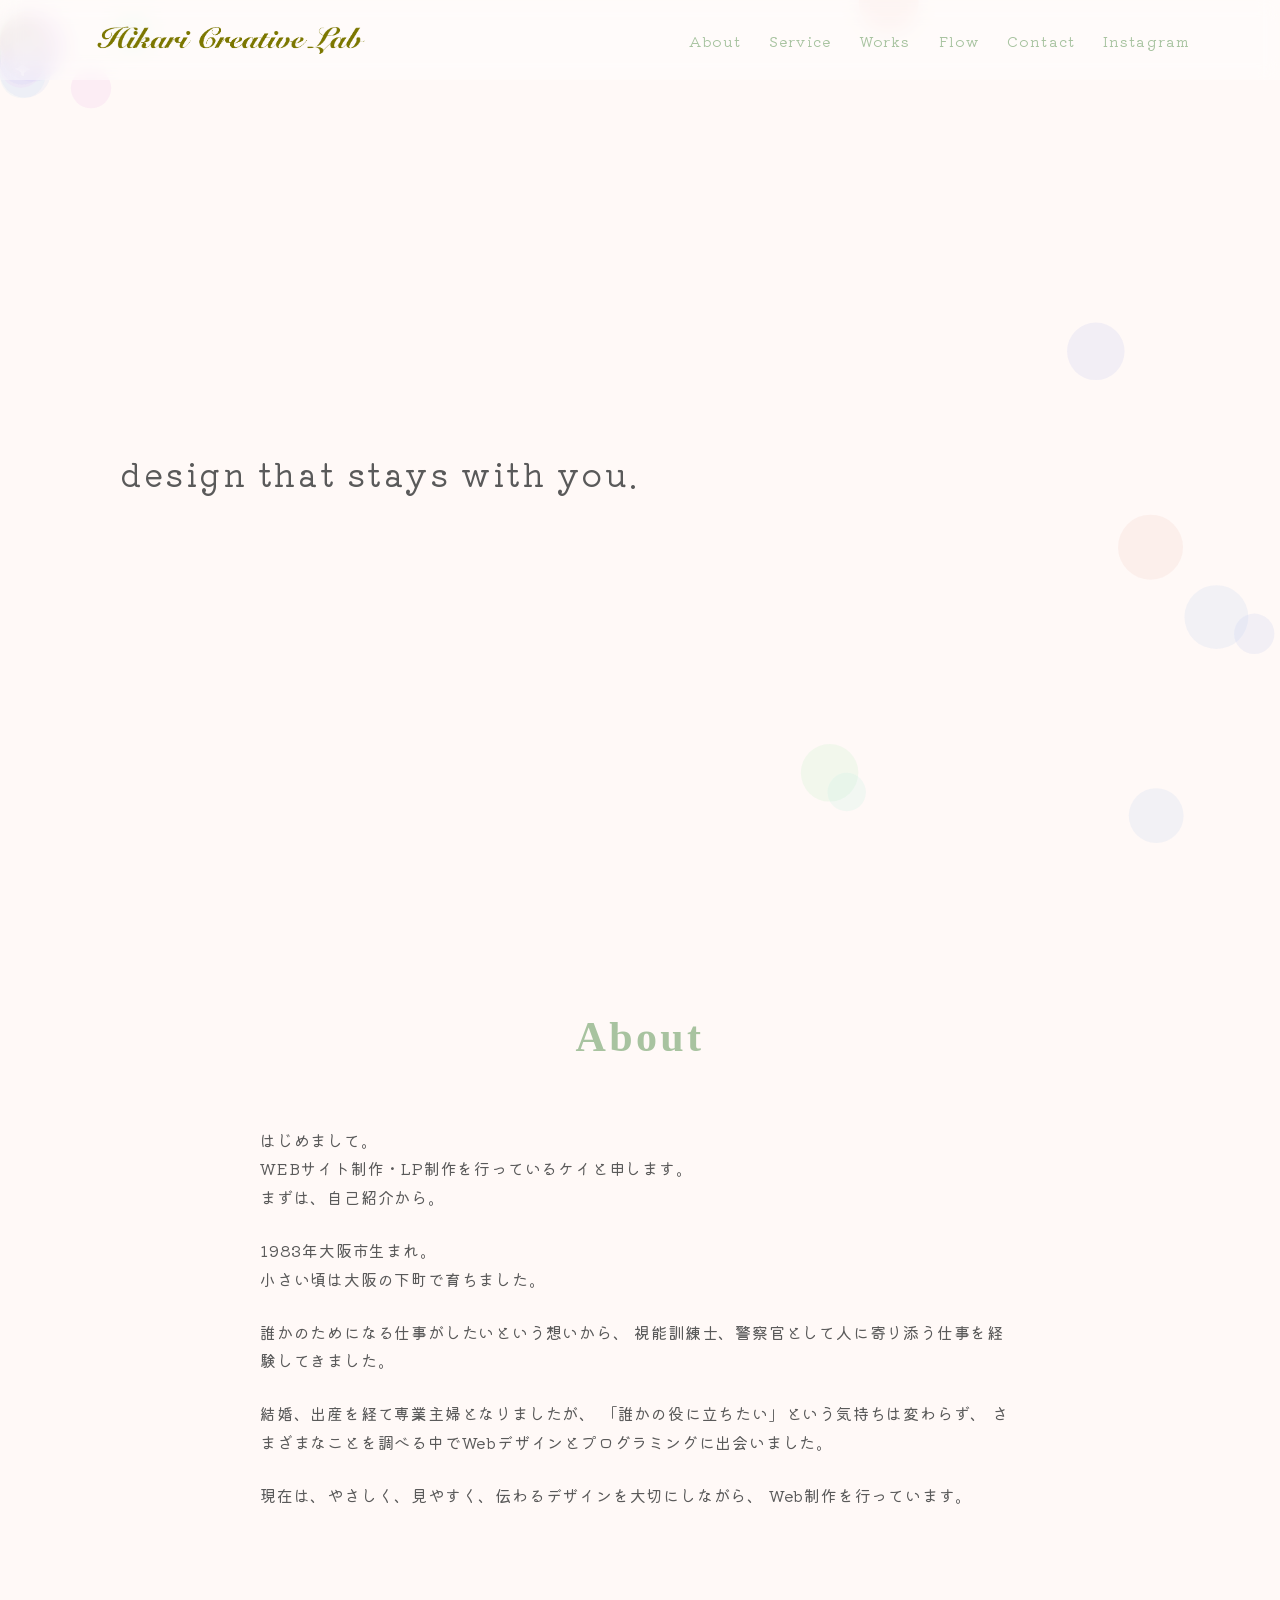
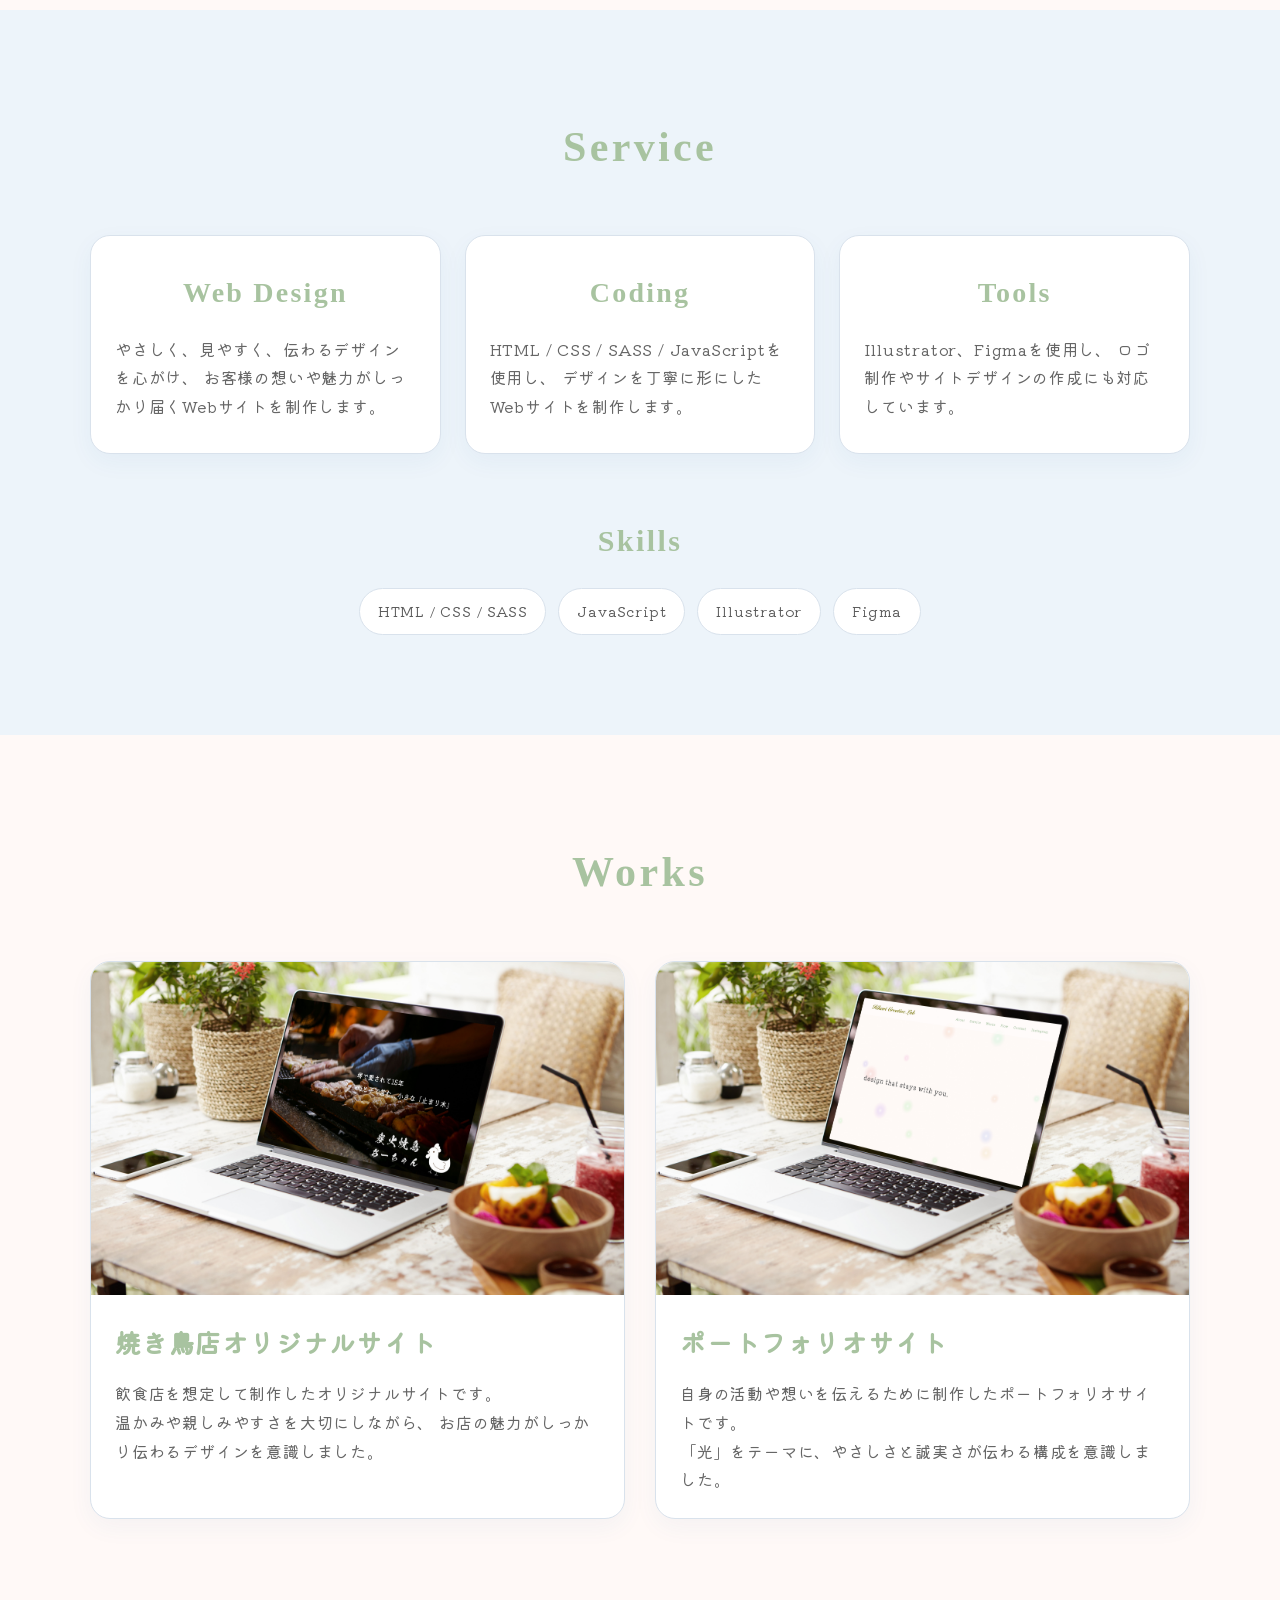
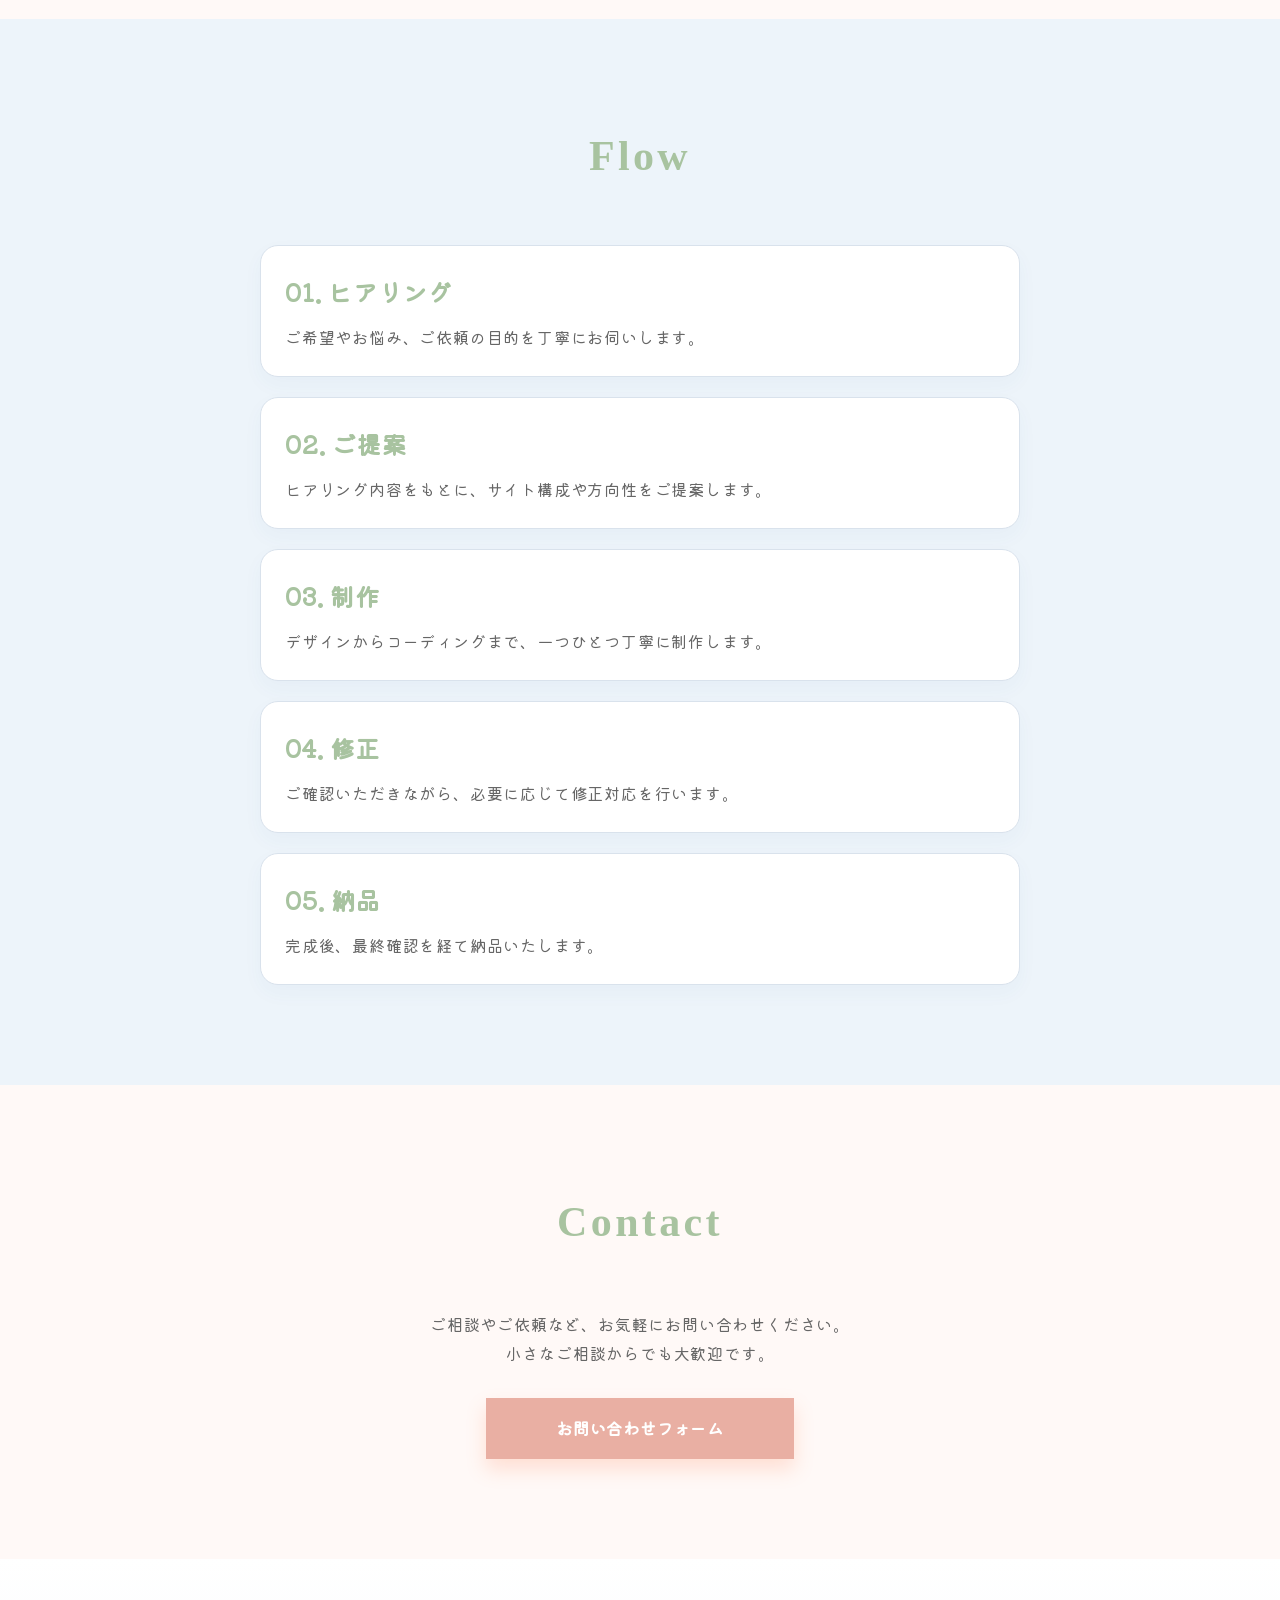
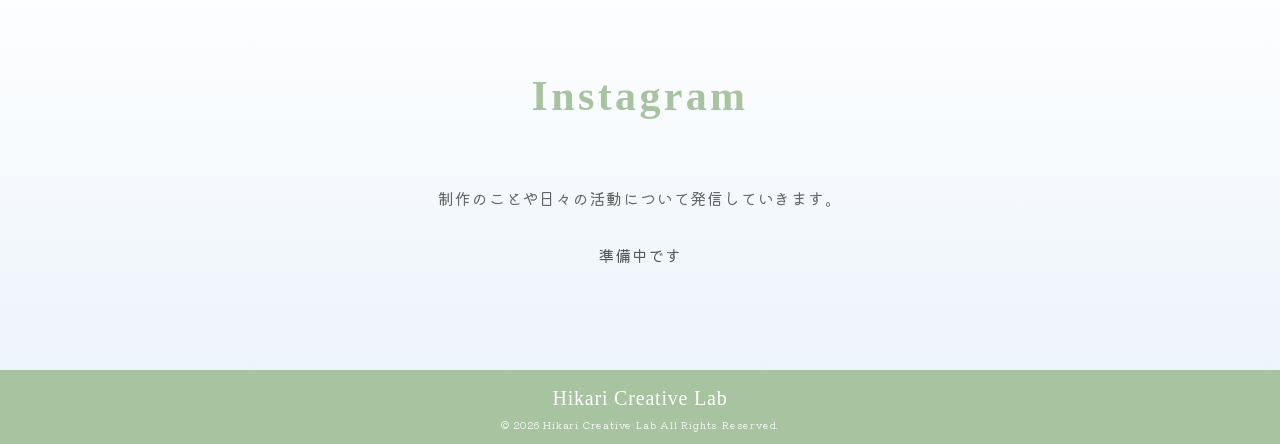
==== commit 1d75e84f: "Update index.html" ====
--- a/index.html
+++ b/index.html
@@ -57,6 +57,9 @@
                         はじめまして。<br>
                         WEBサイト制作・LP制作を行っているケイと申します。<br>
                         まずは、自己紹介から。<br>
+                        </p>
+                      
+                        <p>
                         1983年大阪市生まれ。<br>
                         小さい頃は大阪の下町で育ちました。
                         </p>
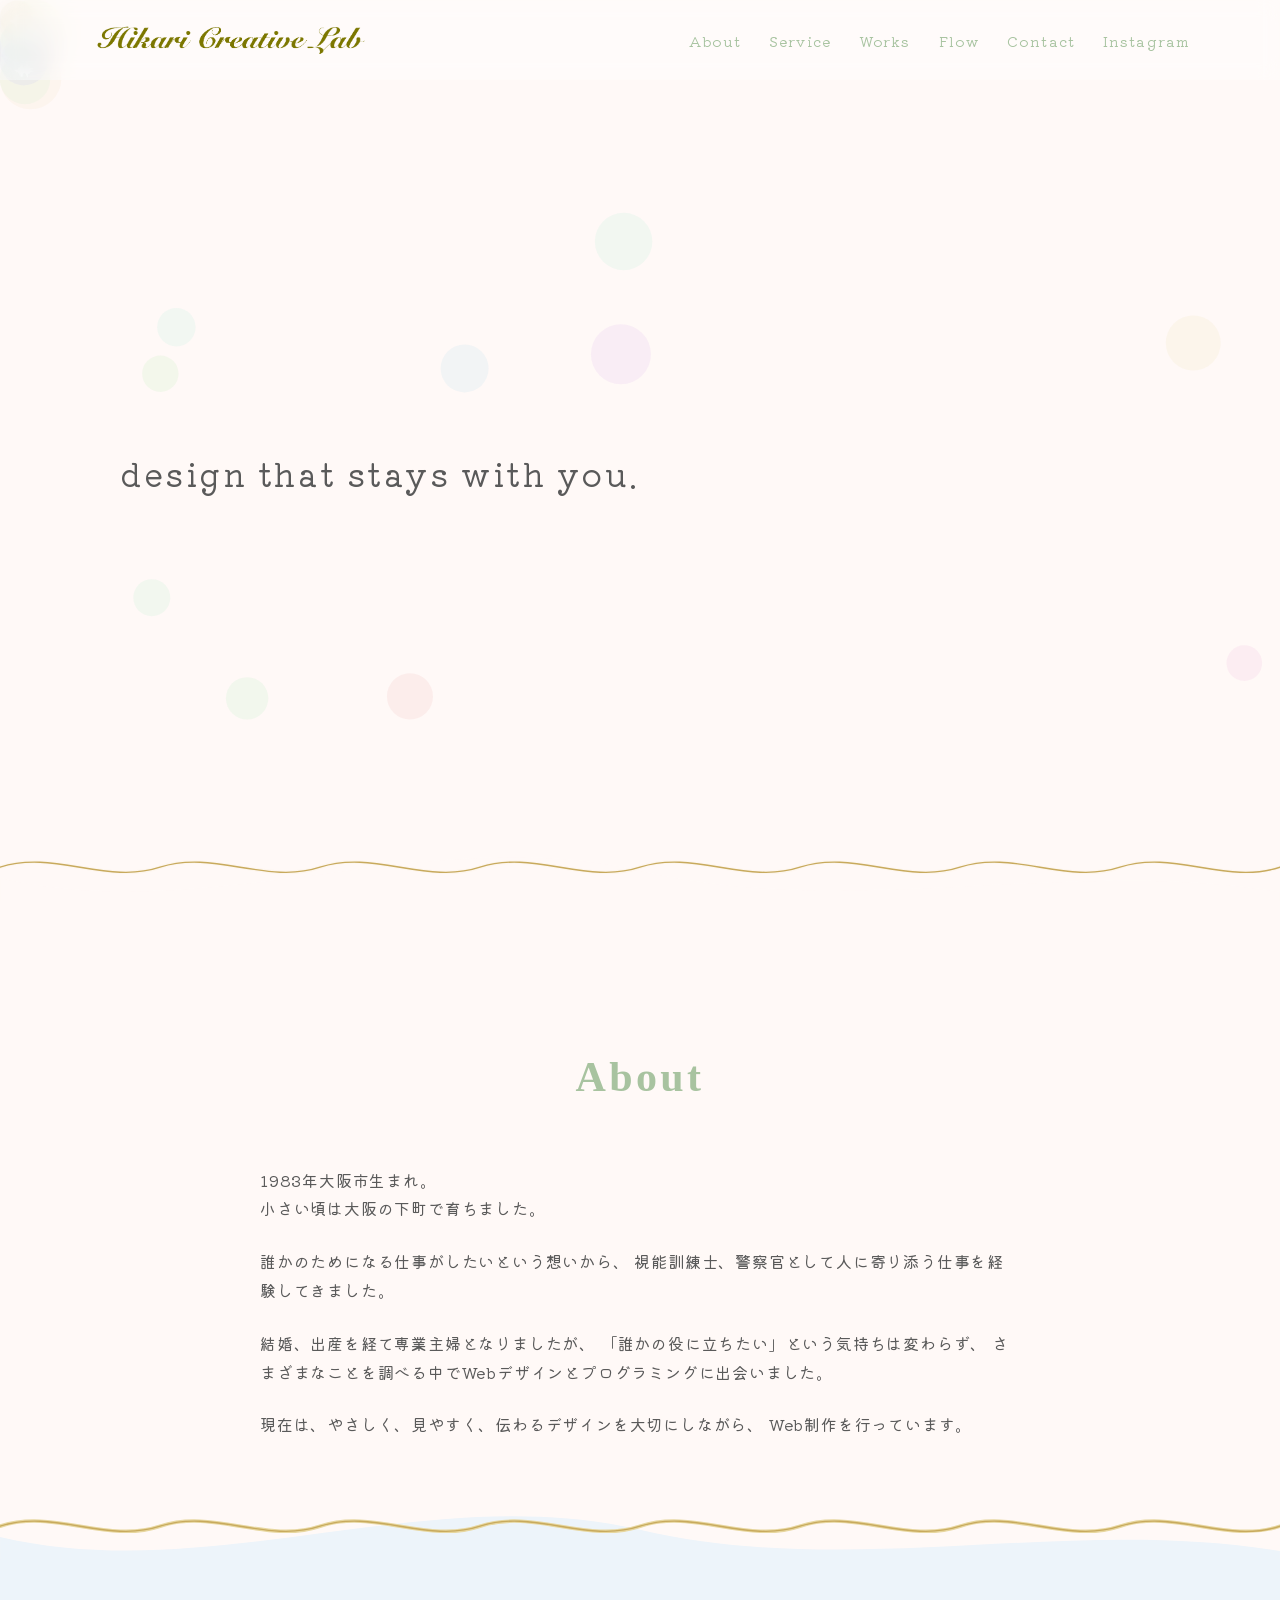
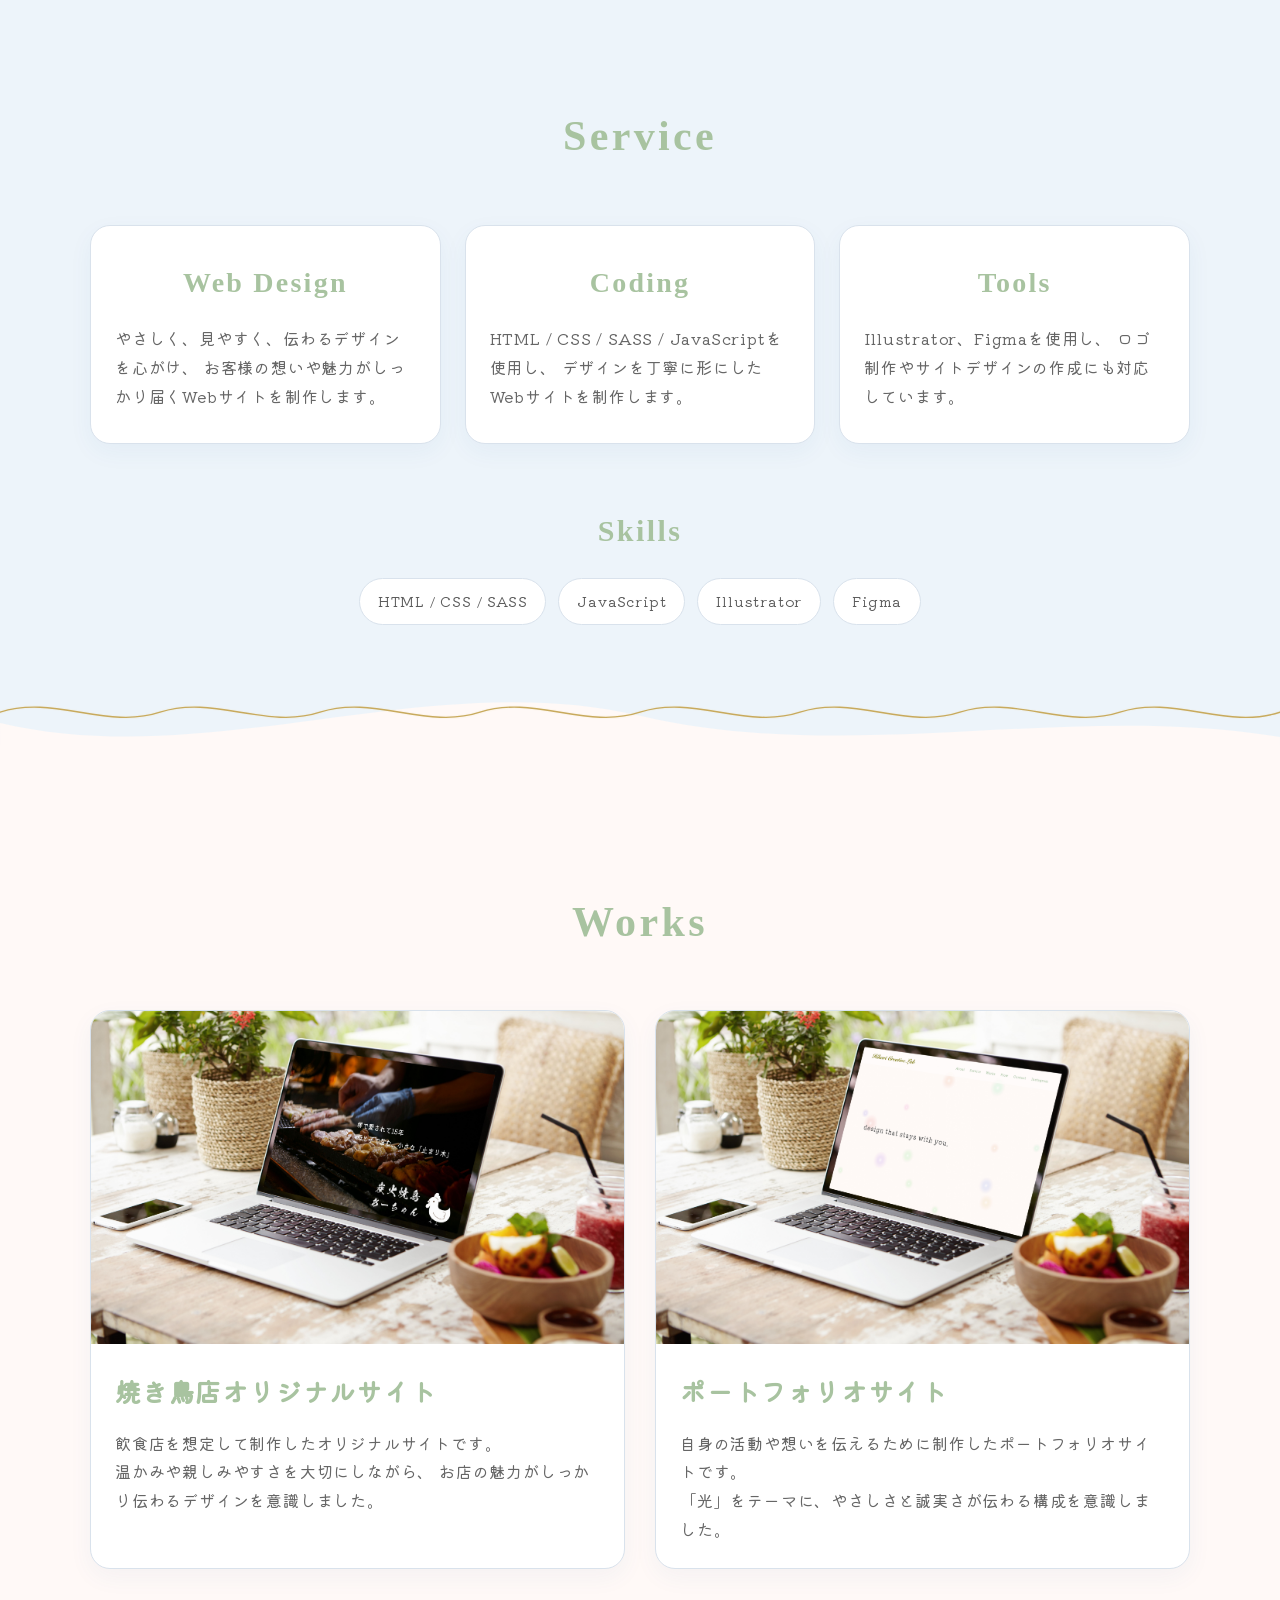
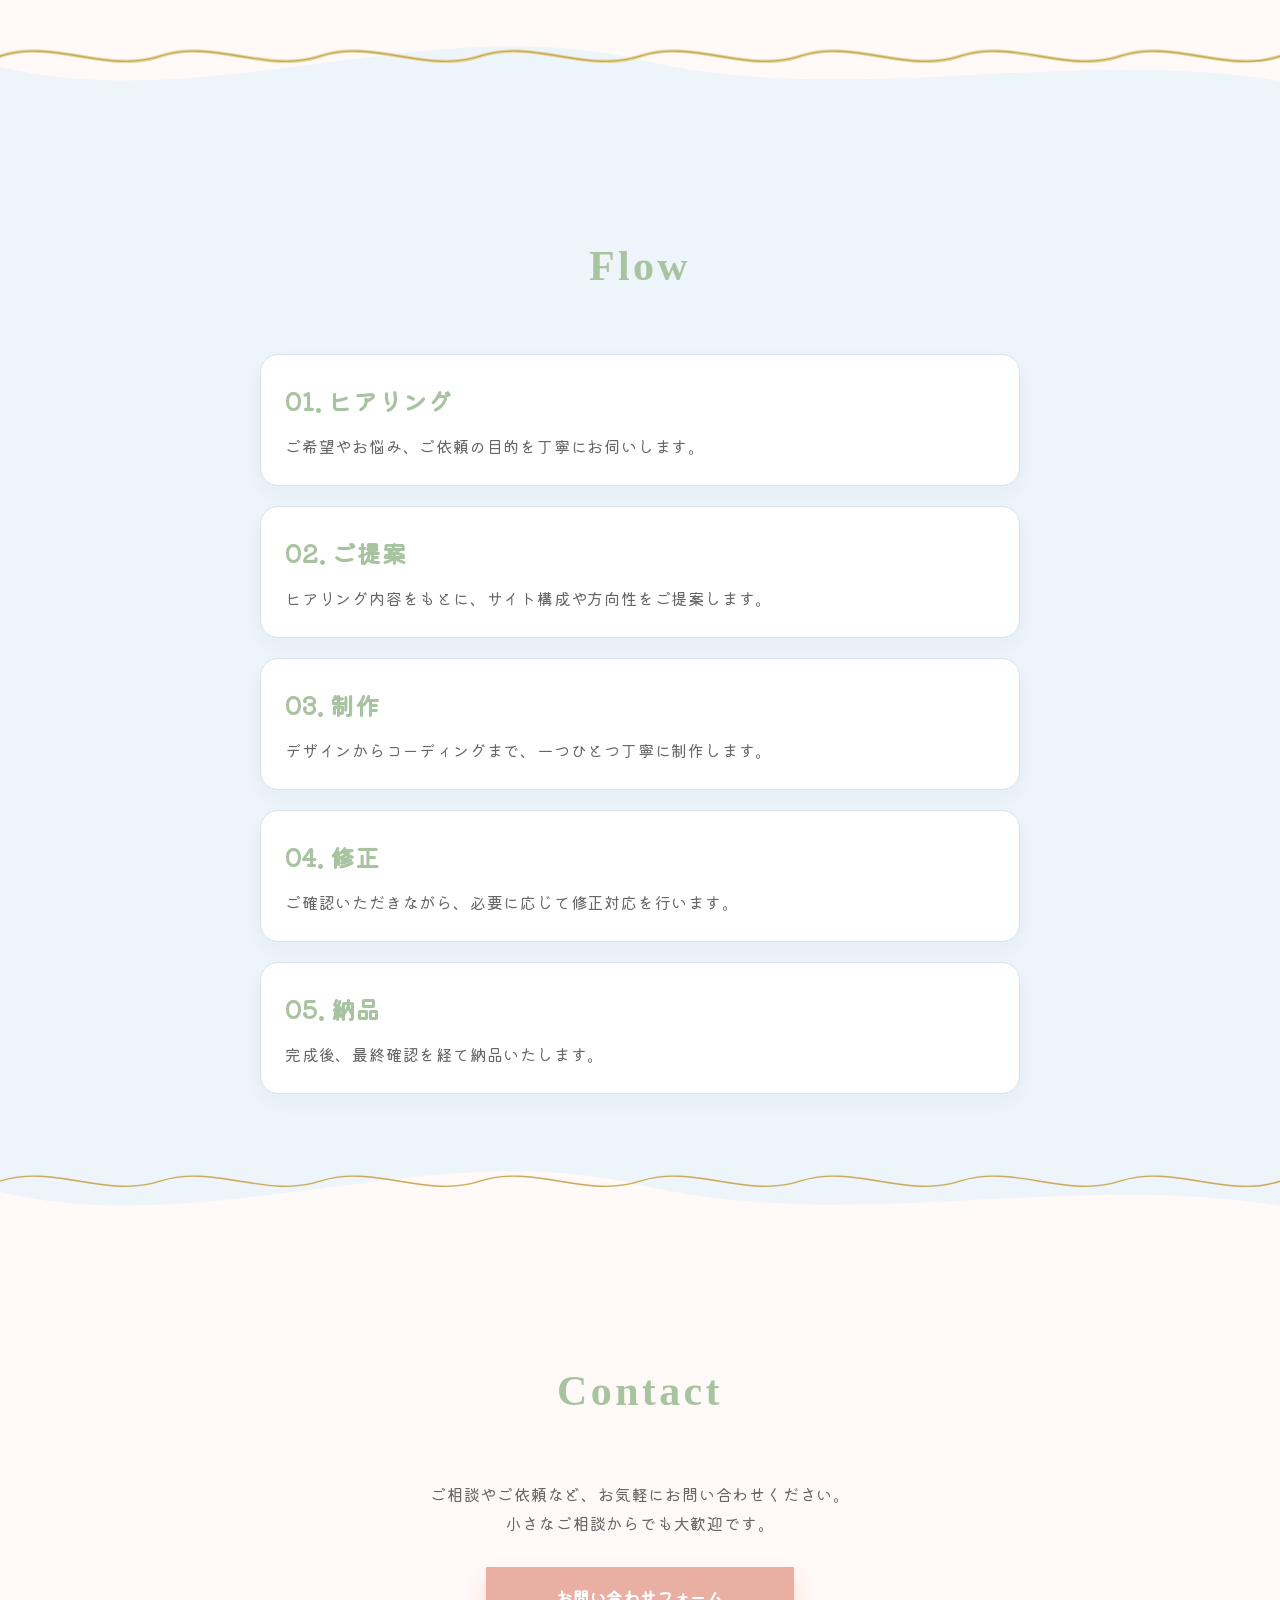
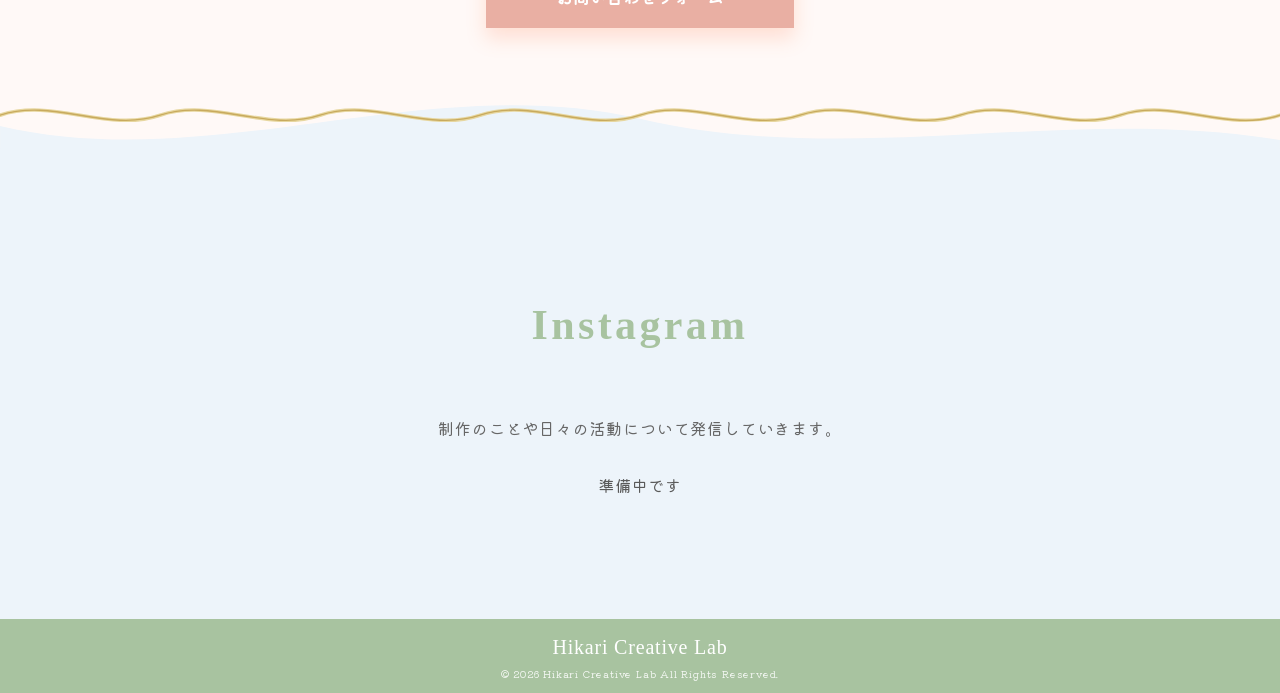
==== commit fc7197ec: "Add files via upload" ====
--- a/index.html
+++ b/index.html
@@ -47,18 +47,12 @@
         </section>
 
         <!-- about -->
-        <section class="about section fade-up" id="about">
-            <div class="section-inner">
+        <section class="about section" id="about">
+            <div class="section-inner fade-up">
                 <h2 class="section-title en">About</h2>
 
                 <div class="about-content">
                     <div class="about-text">
-                        <p>
-                        はじめまして。<br>
-                        WEBサイト制作・LP制作を行っているケイと申します。<br>
-                        まずは、自己紹介から。<br>
-                        </p>
-                      
                         <p>
                         1983年大阪市生まれ。<br>
                         小さい頃は大阪の下町で育ちました。
@@ -85,8 +79,8 @@
         </section>
 
         <!-- service -->
-        <section class="service section fade-up" id="service">
-            <div class="section-inner">
+        <section class="service section" id="service">
+            <div class="section-inner fade-up">
                 <h2 class="section-title en">Service</h2>
 
                 <div class="service-list">
@@ -128,8 +122,8 @@
         </section>
 
         <!-- works -->
-        <section class="works section fade-up" id="works">
-            <div class="section-inner">
+        <section class="works section" id="works">
+            <div class="section-inner fade-up">
                 <h2 class="section-title en">Works</h2>
 
                 <div class="works-list">
@@ -170,8 +164,8 @@
         </section>
 
         <!-- flow -->
-        <section class="flow section fade-up" id="flow">
-            <div class="section-inner">
+        <section class="flow section" id="flow">
+            <div class="section-inner fade-up">
                 <h2 class="section-title en">Flow</h2>
 
                 <ol class="flow-list">
@@ -214,8 +208,8 @@
         </section>
 
         <!-- contact -->
-        <section class="contact section fade-up" id="contact">
-            <div class="section-inner">
+        <section class="contact section" id="contact">
+            <div class="section-inner fade-up">
                 <h2 class="section-title en">Contact</h2>
 
                 <p class="contact-message">
@@ -230,8 +224,8 @@
         </section>
 
         <!-- instagram -->
-        <section class="instagram section fade-up" id="instagram">
-            <div class="section-inner">
+        <section class="instagram section" id="instagram">
+            <div class="section-inner fade-up">
                 <h2 class="section-title en">Instagram</h2>
 
                 <p class="instagram-text">
@@ -260,4 +254,4 @@
     <script src="js/main.js"></script>
 
 </body>
-</html>
+</html>
--- a/css/style.css
+++ b/css/style.css
@@ -83,6 +83,47 @@
 .en {
   font-family: "Sacramento", cursive;
   letter-spacing: 0.08em;
+}
+
+.section {
+  position: relative;
+  padding: 140px 20px 120px;
+  overflow: visible;
+}
+
+.section-inner {
+  position: relative;
+  z-index: 4;
+}
+
+.service::before,
+.flow::before,
+.instagram::before {
+  content: "";
+  position: absolute;
+  top: -79px;
+  left: 0;
+  width: 100%;
+  height: 80px;
+  background: url("../img/wave1.svg") no-repeat center top;
+  background-size: cover;
+  z-index: 3;
+  pointer-events: none;
+}
+
+.about::before,
+.works::before,
+.contact::before {
+  content: "";
+  position: absolute;
+  top: -79px;
+  left: 0;
+  width: 100%;
+  height: 80px;
+  background: url("../img/wave2.svg") no-repeat center top;
+  background-size: cover;
+  z-index: 3;
+  pointer-events: none;
 }
 
 .header {
@@ -543,7 +584,7 @@
 }
 
 .instagram {
-  background: linear-gradient(180deg, #ffffff 0%, #edf4fa 100%);
+  background: #EDF4FA;
 }
 .instagram .instagram-text {
   margin-bottom: 28px;
@@ -558,7 +599,7 @@
   display: inline-block;
   padding: 14px 24px;
   border: 1px solid #A8C3A0;
-  color: #A8C3A0;
+  color: #EDF4FA;
   background-color: transparent;
   transition: all 0.3s ease;
 }
